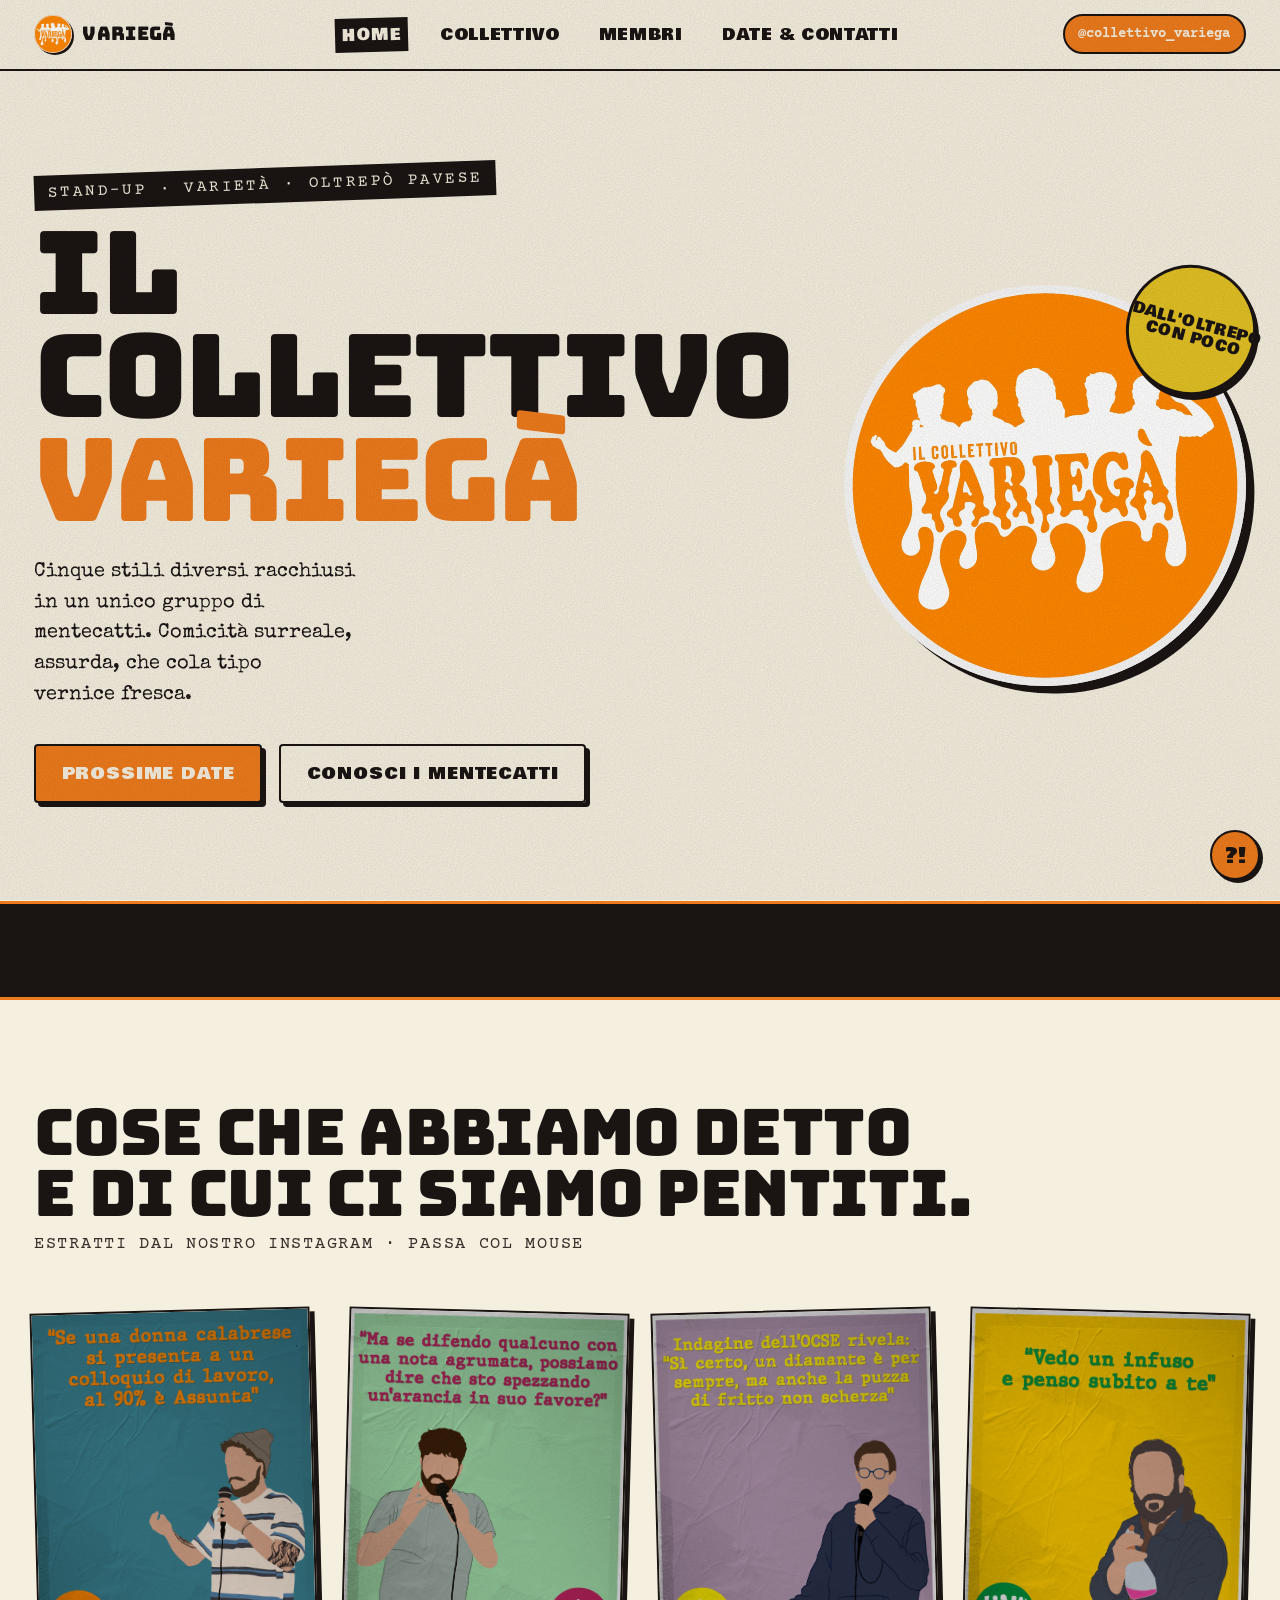
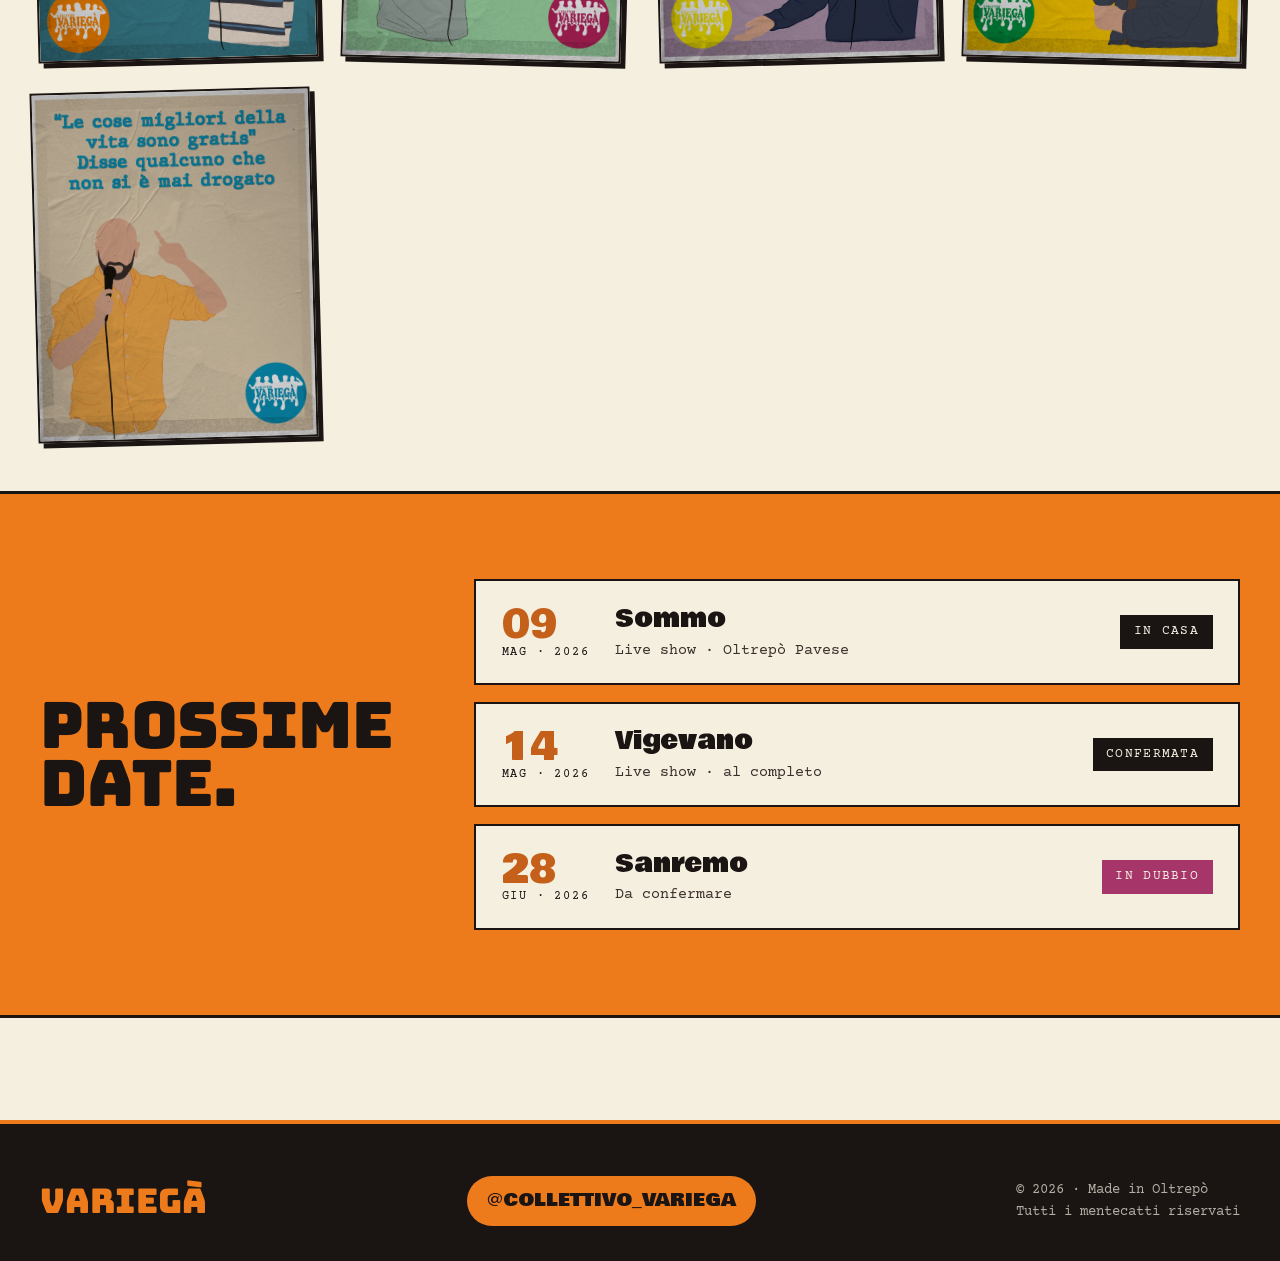
==== index.html @ b2769ba3 "Sito Variegà — initial import 4 pagine statiche (Home, Collettivo, Membri, Date & Contatti) + versio" ====
<!DOCTYPE html>
<html lang="it">
<head>
  <meta charset="UTF-8" />
  <meta name="viewport" content="width=device-width, initial-scale=1.0" />
  <title>Il Collettivo Variegà — Home</title>
  <meta name="description" content="Il Collettivo Variegà — stand up comedy e varietà dall'Oltrepò Pavese. Cinque stili diversi, un unico gruppo di mentecatti." />
  <link rel="icon" href="assets/logo-circle.jpeg" />
  <link rel="stylesheet" href="styles.css" />
  <link rel="stylesheet" href="components.css" />
</head>
<body>

<!-- =================== NAV =================== -->
<nav class="nav" data-screen-label="Nav">
  <a class="nav__logo" href="index.html">
    <span class="nav__logo-mark"><img src="assets/logo-circle.jpeg" alt="Variegà logo" /></span>
    <span>VARIEGÀ</span>
  </a>
  <ul class="nav__links">
    <li><a href="index.html">Home</a></li>
    <li><a href="collettivo.html">Collettivo</a></li>
    <li><a href="membri.html">Membri</a></li>
    <li><a href="date.html">Date &amp; Contatti</a></li>
  </ul>
  <a class="nav__ig" href="https://instagram.com/collettivo_variega" target="_blank" rel="noopener">@collettivo_variega</a>
</nav>

<!-- =================== HERO =================== -->
<section class="hero" data-screen-label="Hero">
  <div class="hero__copy">
    <span class="hero__supra">Stand-up · Varietà · Oltrepò Pavese</span>
    <h1 class="hero__title">
      Il Collettivo<br/>
      <span class="drip">VARIEGÀ</span>
    </h1>
    <p class="hero__sub">
      Cinque stili diversi racchiusi in un unico gruppo di mentecatti. Comicità surreale, assurda, che cola tipo vernice fresca.
    </p>
    <div class="hero__cta">
      <a href="date.html" class="btn">Prossime date</a>
      <a href="membri.html" class="btn btn--ghost">Conosci i mentecatti</a>
    </div>
  </div>
  <div class="hero__visual">
    <img class="hero__logo-big" src="assets/logo-circle.jpeg" alt="Logo Variegà" data-tilt />
    <div class="hero__sticker" style="padding: 0px; margin: 0px">Dall'Oltrepò<br/>con poco</div>
  </div>
</section>

<!-- =================== MARQUEE =================== -->
<div class="marquee" aria-hidden="true">
  <div class="marquee__track">
    <span>VARIEGÀ</span><span class="star">★</span>
    <span>VARIEGÀ</span><span class="star">★</span>
    <span>STAND UP</span><span class="star">★</span>
    <span>VARIETÀ</span><span class="star">★</span>
    <span>OLTREPÒ PAVESE</span><span class="star">★</span>
    <span>VARIEGÀ</span><span class="star">★</span>
    <span>CINQUE MENTECATTI</span><span class="star">★</span>
    <span>VARIEGÀ</span><span class="star">★</span>
  </div>
</div>

<!-- =================== QUOTES WALL =================== -->
<section class="quotes" data-screen-label="Quotes">
  <h2 class="quotes__title">Cose che abbiamo detto<br/>e di cui ci siamo pentiti.</h2>
  <p class="quotes__sub">Estratti dal nostro Instagram · Passa col mouse</p>
  <div class="quotes__grid">
    <div class="quote-card"><img src="assets/quote-assunta.jpeg" alt="Quote: donna calabrese" /></div>
    <div class="quote-card"><img src="assets/quote-arancia.jpeg" alt="Quote: nota agrumata" /></div>
    <div class="quote-card"><img src="assets/quote-fritto.jpeg" alt="Quote: puzza di fritto" /></div>
    <div class="quote-card"><img src="assets/quote-infuso.jpeg" alt="Quote: infuso" /></div>
    <div class="quote-card"><img src="assets/quote-gratis.jpeg" alt="Quote: cose gratis" /></div>
  </div>
</section>

<!-- =================== DATES STRIP =================== -->
<section class="dates-strip" data-screen-label="Date strip">
  <div class="dates-strip__inner">
    <h2 class="dates-strip__title">Prossime<br/>date.</h2>
    <div class="dates-strip__list">
      <div class="date-row">
        <div class="date-row__day">09<small>MAG · 2026</small></div>
        <div>
          <div class="date-row__where">Sommo</div>
          <div class="date-row__city">Live show · Oltrepò Pavese</div>
        </div>
        <div class="date-row__badge">In casa</div>
      </div>
      <div class="date-row">
        <div class="date-row__day">14<small>MAG · 2026</small></div>
        <div>
          <div class="date-row__where">Vigevano</div>
          <div class="date-row__city">Live show · al completo</div>
        </div>
        <div class="date-row__badge">Confermata</div>
      </div>
      <div class="date-row">
        <div class="date-row__day">28<small>GIU · 2026</small></div>
        <div>
          <div class="date-row__where">Sanremo</div>
          <div class="date-row__city">Da confermare</div>
        </div>
        <div class="date-row__badge" style="background: var(--c-magenta);">In dubbio</div>
      </div>
    </div>
  </div>
</section>

<!-- =================== FOOTER =================== -->
<footer class="footer">
  <div class="footer__inner">
    <div class="footer__brand">VARIEGÀ</div>
    <a class="footer__ig" href="https://instagram.com/collettivo_variega" target="_blank" rel="noopener">@collettivo_variega</a>
    <div class="footer__meta">© 2026 · Made in Oltrepò<br/>Tutti i mentecatti riservati</div>
  </div>
</footer>

<!-- Easter egg -->
<button class="egg-trigger" aria-label="Easter egg" title="Premi qui (o digita 'drip')">?!</button>
<div class="egg-overlay" role="dialog" aria-label="Easter egg">
  <div class="egg-overlay__msg"></div>
  <div class="egg-overlay__hint">click ovunque per chiudere</div>
</div>

<script src="script.js"></script>
</body>
</html>
---- styles.css ----
/* =========================================================
   VARIEGÀ — Foglio di stile condiviso
   Estetica: zine / poster strappato / carta stropicciata
   ========================================================= */

@import url('https://fonts.googleapis.com/css2?family=Bowlby+One&family=Bungee&family=Special+Elite&family=Rubik+Mono+One&family=Archivo+Black&family=Courier+Prime:wght@400;700&display=swap');

:root {
  /* Brand */
  --brand-orange: #ED7B1C;
  --brand-orange-deep: #C5601A;
  --brand-cream: #F2EBDD;

  /* Palette caotica (dai poster) */
  --c-teal: #3F7E8C;
  --c-teal-deep: #2D5C68;
  --c-green: #8FB985;
  --c-green-deep: #2D5F2D;
  --c-magenta: #A6356A;
  --c-purple: #8B7E96;
  --c-mustard: #C7B33C;
  --c-yellow: #E2C124;
  --c-paper: #DCD3C0;

  /* Neutri */
  --ink: #1A1413;
  --ink-soft: #3A2E2A;
  --paper: #F5EFE0;
  --paper-warm: #EBE2CD;

  /* Type */
  --font-display: 'Bowlby One', 'Archivo Black', sans-serif;
  --font-drip: 'Bungee', 'Bowlby One', sans-serif;
  --font-body: 'Special Elite', 'Courier Prime', monospace;
  --font-mono: 'Courier Prime', monospace;
}

* { box-sizing: border-box; margin: 0; padding: 0; }

html, body {
  background: var(--paper);
  color: var(--ink);
  font-family: var(--font-body);
  font-size: 17px;
  line-height: 1.55;
  overflow-x: hidden;
}

/* =================== TEXTURE & GRAIN =================== */
body::before {
  content: '';
  position: fixed;
  inset: 0;
  pointer-events: none;
  z-index: 100;
  opacity: 0.35;
  mix-blend-mode: multiply;
  background-image: url("data:image/svg+xml;utf8,<svg xmlns='http://www.w3.org/2000/svg' width='300' height='300'><filter id='n'><feTurbulence type='fractalNoise' baseFrequency='0.85' numOctaves='2' stitchTiles='stitch'/><feColorMatrix values='0 0 0 0 0.1  0 0 0 0 0.08  0 0 0 0 0.07  0 0 0 0.5 0'/></filter><rect width='100%' height='100%' filter='url(%23n)'/></svg>");
}

.crumple {
  position: relative;
}
.crumple::after {
  content: '';
  position: absolute;
  inset: 0;
  pointer-events: none;
  background-image: url("data:image/svg+xml;utf8,<svg xmlns='http://www.w3.org/2000/svg' width='800' height='800'><filter id='c'><feTurbulence type='fractalNoise' baseFrequency='0.012' numOctaves='3' seed='3'/><feDisplacementMap in='SourceGraphic' scale='12'/></filter><g filter='url(%23c)'><rect width='100%' height='100%' fill='white'/></g></svg>");
  opacity: 0.08;
  mix-blend-mode: overlay;
}

/* =================== TYPE =================== */
h1, h2, h3, h4 {
  font-family: var(--font-display);
  font-weight: normal;
  letter-spacing: -0.01em;
  line-height: 0.95;
  text-wrap: balance;
}

p { text-wrap: pretty; }

a { color: inherit; text-decoration: none; }

/* =================== LAYOUT =================== */
.wrap {
  max-width: 1200px;
  margin: 0 auto;
  padding: 0 2rem;
}

/* =================== NAV =================== */
.nav {
  position: sticky;
  top: 0;
  z-index: 50;
  background: var(--paper);
  border-bottom: 2px solid var(--ink);
  padding: 0.85rem 2rem;
  display: flex;
  align-items: center;
  justify-content: space-between;
  gap: 1.5rem;
}

.nav__logo {
  display: flex;
  align-items: center;
  gap: 0.6rem;
  font-family: var(--font-drip);
  font-size: 1.1rem;
  letter-spacing: 0.02em;
}

.nav__logo-mark {
  width: 38px;
  height: 38px;
  border-radius: 50%;
  background: var(--brand-orange);
  display: grid;
  place-items: center;
  overflow: hidden;
  box-shadow: 2px 2px 0 var(--ink);
}
.nav__logo-mark img { width: 100%; height: 100%; object-fit: cover; }

.nav__links {
  display: flex;
  gap: 1.5rem;
  list-style: none;
  font-family: var(--font-display);
  font-size: 0.95rem;
  text-transform: uppercase;
  letter-spacing: 0.04em;
}

.nav__links a {
  position: relative;
  padding: 0.25rem 0.4rem;
  transition: color 0.2s, transform 0.2s;
  display: inline-block;
}
.nav__links a:hover {
  color: var(--brand-orange);
  transform: rotate(-2deg) scale(1.05);
}
.nav__links a.is-active {
  background: var(--ink);
  color: var(--paper);
  transform: rotate(-1.5deg);
}

.nav__ig {
  font-family: var(--font-mono);
  font-size: 0.85rem;
  padding: 0.4rem 0.8rem;
  border: 2px solid var(--ink);
  border-radius: 999px;
  background: var(--brand-orange);
  color: var(--paper);
  transition: transform 0.2s;
  white-space: nowrap;
  font-weight: 700;
}
.nav__ig:hover { transform: translate(-2px, -2px); box-shadow: 4px 4px 0 var(--ink); }

/* =================== FOOTER =================== */
.footer {
  margin-top: 6rem;
  padding: 3rem 2rem 2rem;
  background: var(--ink);
  color: var(--paper);
  border-top: 4px solid var(--brand-orange);
}
.footer__inner {
  max-width: 1200px;
  margin: 0 auto;
  display: flex;
  justify-content: space-between;
  align-items: center;
  flex-wrap: wrap;
  gap: 2rem;
}
.footer__brand {
  font-family: var(--font-drip);
  font-size: 2rem;
  color: var(--brand-orange);
}
.footer__meta {
  font-family: var(--font-mono);
  font-size: 0.85rem;
  opacity: 0.7;
}
.footer__ig {
  font-family: var(--font-display);
  font-size: 1.1rem;
  text-transform: uppercase;
  padding: 0.6rem 1.2rem;
  background: var(--brand-orange);
  color: var(--ink);
  border-radius: 999px;
  transition: transform 0.2s;
}
.footer__ig:hover { transform: rotate(-2deg) scale(1.05); }

/* =================== TAPE / WASHI =================== */
.tape {
  position: absolute;
  width: 90px;
  height: 26px;
  background: rgba(237, 200, 100, 0.7);
  box-shadow: 0 2px 4px rgba(0,0,0,0.15);
  z-index: 5;
}
.tape::before, .tape::after {
  content: '';
  position: absolute;
  top: 0; bottom: 0;
  width: 8px;
}
.tape::before { left: -1px; background: linear-gradient(90deg, transparent, rgba(0,0,0,0.05)); }

/* =================== UTIL =================== */
.btn {
  display: inline-block;
  font-family: var(--font-display);
  text-transform: uppercase;
  font-size: 1rem;
  letter-spacing: 0.05em;
  padding: 0.85rem 1.5rem;
  background: var(--brand-orange);
  color: var(--paper);
  border: 2px solid var(--ink);
  border-radius: 4px;
  cursor: pointer;
  transition: transform 0.15s, box-shadow 0.15s;
  box-shadow: 4px 4px 0 var(--ink);
}
.btn:hover { transform: translate(-2px, -2px); box-shadow: 6px 6px 0 var(--ink); }
.btn:active { transform: translate(2px, 2px); box-shadow: 0 0 0 var(--ink); }

.btn--ghost { background: transparent; color: var(--ink); }

/* Sticker burst */
.sticker {
  position: absolute;
  display: grid;
  place-items: center;
  text-align: center;
  font-family: var(--font-display);
  text-transform: uppercase;
  background: var(--brand-orange);
  color: var(--ink);
  padding: 1rem;
  line-height: 1;
  border: 3px solid var(--ink);
  box-shadow: 4px 4px 0 var(--ink);
  user-select: none;
}
.sticker--circle { border-radius: 50%; aspect-ratio: 1; }

/* =================== RESPONSIVE =================== */
@media (max-width: 800px) {
  .nav { padding: 0.7rem 1rem; flex-wrap: wrap; gap: 0.7rem; }
  .nav__links { gap: 0.85rem; font-size: 0.8rem; flex-wrap: wrap; }
  .nav__ig { font-size: 0.75rem; padding: 0.3rem 0.7rem; }
  .wrap { padding: 0 1rem; }
  .footer__inner { flex-direction: column; text-align: center; }
}
---- components.css ----
/* =========================================================
   VARIEGÀ — Componenti specifici delle pagine
   ========================================================= */

/* =================== HOME =================== */
.hero {
  min-height: calc(100vh - 70px);
  display: grid;
  grid-template-columns: 1.1fr 1fr;
  align-items: center;
  gap: 3rem;
  padding: 4rem 2rem;
  max-width: 1400px;
  margin: 0 auto;
  position: relative;
}

.hero__title {
  font-family: var(--font-drip);
  font-size: clamp(3.5rem, 9vw, 8rem);
  line-height: 0.9;
  letter-spacing: -0.02em;
  color: var(--ink);
  position: relative;
}
.hero__title .drip {
  color: var(--brand-orange);
  display: inline-block;
  position: relative;
  animation: drip-wobble 6s ease-in-out infinite;
  transform-origin: top center;
}
@keyframes drip-wobble {
  0%, 100% { transform: skewY(0deg) translateY(0); }
  25% { transform: skewY(-1deg) translateY(2px); }
  50% { transform: skewY(0.5deg) translateY(-1px); }
  75% { transform: skewY(-0.5deg) translateY(3px); }
}

.hero__sub {
  font-family: var(--font-body);
  font-size: 1.2rem;
  margin: 1.5rem 0 2rem;
  max-width: 28ch;
  line-height: 1.5;
}

.hero__supra {
  font-family: var(--font-mono);
  font-size: 0.95rem;
  letter-spacing: 0.15em;
  text-transform: uppercase;
  margin-bottom: 1rem;
  display: inline-block;
  background: var(--ink);
  color: var(--paper);
  padding: 0.3rem 0.8rem;
  transform: rotate(-2deg);
}

.hero__cta {
  display: flex;
  gap: 1rem;
  flex-wrap: wrap;
  margin-top: 2rem;
}

.hero__visual {
  position: relative;
  aspect-ratio: 1;
  display: grid;
  place-items: center;
}
.hero__logo-big {
  width: 100%;
  max-width: 520px;
  border-radius: 50%;
  box-shadow: 8px 8px 0 var(--ink);
  transform: rotate(-3deg);
  transition: transform 0.4s ease;
  cursor: pointer;
}
.hero__logo-big:hover { transform: rotate(3deg) scale(1.04); }

.hero__sticker {
  position: absolute;
  width: 130px;
  height: 130px;
  background: var(--c-yellow);
  border-radius: 50%;
  display: grid;
  place-items: center;
  text-align: center;
  font-family: var(--font-display);
  font-size: 0.9rem;
  text-transform: uppercase;
  border: 3px solid var(--ink);
  box-shadow: 4px 4px 0 var(--ink);
  line-height: 1;
  padding: 1rem;
  top: -20px;
  right: -10px;
  transform: rotate(15deg);
  z-index: 3;
  animation: sticker-pulse 3s ease-in-out infinite;
}
@keyframes sticker-pulse {
  0%, 100% { transform: rotate(15deg) scale(1); }
  50% { transform: rotate(12deg) scale(1.05); }
}

/* Marquee */
.marquee {
  background: var(--ink);
  color: var(--brand-orange);
  padding: 1.2rem 0;
  border-top: 3px solid var(--brand-orange);
  border-bottom: 3px solid var(--brand-orange);
  overflow: hidden;
  white-space: nowrap;
  font-family: var(--font-drip);
  font-size: 2rem;
  letter-spacing: 0.05em;
}
.marquee__track {
  display: inline-block;
  animation: marquee-scroll 30s linear infinite;
  padding-left: 100%;
}
.marquee__track span { margin: 0 2rem; }
.marquee__track .star { color: var(--paper); }
@keyframes marquee-scroll {
  from { transform: translateX(0); }
  to { transform: translateX(-100%); }
}

/* Quotes wall */
.quotes {
  padding: 6rem 2rem 3rem;
  max-width: 1300px;
  margin: 0 auto;
}
.quotes__title {
  font-family: var(--font-drip);
  font-size: clamp(2.5rem, 5vw, 4rem);
  margin-bottom: 0.5rem;
  color: var(--ink);
}
.quotes__sub {
  font-family: var(--font-mono);
  font-size: 1rem;
  margin-bottom: 3rem;
  color: var(--ink-soft);
  text-transform: uppercase;
  letter-spacing: 0.1em;
}
.quotes__grid {
  display: grid;
  grid-template-columns: repeat(auto-fit, minmax(240px, 1fr));
  gap: 1.8rem;
}
.quote-card {
  position: relative;
  aspect-ratio: 4/5;
  overflow: hidden;
  border: 2px solid var(--ink);
  box-shadow: 5px 5px 0 var(--ink);
  transition: transform 0.3s, box-shadow 0.3s;
  background: var(--paper);
}
.quote-card:nth-child(odd) { transform: rotate(-1.5deg); }
.quote-card:nth-child(even) { transform: rotate(1.5deg); }
.quote-card:hover {
  transform: rotate(0deg) translate(-3px, -3px) scale(1.04);
  box-shadow: 10px 10px 0 var(--ink);
  z-index: 2;
}
.quote-card img { width: 100%; height: 100%; object-fit: cover; display: block; }

/* Date strip on home */
.dates-strip {
  padding: 5rem 2rem;
  background: var(--brand-orange);
  border-top: 3px solid var(--ink);
  border-bottom: 3px solid var(--ink);
  position: relative;
}
.dates-strip__inner {
  max-width: 1200px;
  margin: 0 auto;
  display: grid;
  grid-template-columns: 1fr 2fr;
  gap: 3rem;
  align-items: center;
}
.dates-strip__title {
  font-family: var(--font-drip);
  font-size: clamp(2.5rem, 5vw, 4.5rem);
  color: var(--ink);
  line-height: 0.9;
}
.dates-strip__list { display: flex; flex-direction: column; gap: 1rem; }
.date-row {
  background: var(--paper);
  border: 2px solid var(--ink);
  padding: 1.2rem 1.5rem;
  display: grid;
  grid-template-columns: auto 1fr auto;
  align-items: center;
  gap: 1.5rem;
  transition: transform 0.2s;
}
.date-row:hover { transform: translateX(8px); }
.date-row__day {
  font-family: var(--font-display);
  font-size: 2.2rem;
  line-height: 1;
  color: var(--brand-orange-deep);
}
.date-row__day small {
  display: block;
  font-size: 0.7rem;
  font-family: var(--font-mono);
  color: var(--ink);
  text-transform: uppercase;
  letter-spacing: 0.15em;
  margin-top: 0.2rem;
}
.date-row__where { font-family: var(--font-display); font-size: 1.4rem; }
.date-row__city { font-family: var(--font-mono); font-size: 0.9rem; color: var(--ink-soft); }
.date-row__badge {
  background: var(--ink);
  color: var(--paper);
  font-family: var(--font-mono);
  font-size: 0.75rem;
  padding: 0.4rem 0.8rem;
  text-transform: uppercase;
  letter-spacing: 0.1em;
}

/* =================== PAGE HEADER (interne) =================== */
.page-head {
  padding: 5rem 2rem 3rem;
  text-align: center;
  position: relative;
}
.page-head h1 {
  font-family: var(--font-drip);
  font-size: clamp(3rem, 8vw, 6.5rem);
  color: var(--ink);
  line-height: 0.9;
}
.page-head h1 em {
  font-style: normal;
  color: var(--brand-orange);
}
.page-head__kicker {
  display: inline-block;
  font-family: var(--font-mono);
  text-transform: uppercase;
  letter-spacing: 0.2em;
  font-size: 0.85rem;
  background: var(--ink);
  color: var(--paper);
  padding: 0.35rem 0.9rem;
  margin-bottom: 1.2rem;
  transform: rotate(-2deg);
}

/* =================== COLLETTIVO =================== */
.about {
  max-width: 1100px;
  margin: 0 auto;
  padding: 2rem 2rem 4rem;
}
.about__manifesto {
  font-family: var(--font-display);
  font-size: clamp(1.5rem, 3vw, 2.4rem);
  line-height: 1.15;
  margin-bottom: 3rem;
  text-wrap: balance;
}
.about__manifesto span { display: inline-block; padding: 0.1em 0.3em; }
.about__manifesto .h-orange { background: var(--brand-orange); color: var(--paper); transform: rotate(-1deg); }
.about__manifesto .h-teal { background: var(--c-teal); color: var(--paper); transform: rotate(1deg); }
.about__manifesto .h-yellow { background: var(--c-yellow); color: var(--ink); transform: rotate(-0.5deg); }

.about__columns {
  display: grid;
  grid-template-columns: 1fr 1fr;
  gap: 3rem;
  margin-top: 3rem;
}
.about__col h3 {
  font-family: var(--font-drip);
  font-size: 1.6rem;
  margin-bottom: 1rem;
  color: var(--brand-orange);
}
.about__col p { margin-bottom: 1rem; line-height: 1.7; }

.facts {
  margin-top: 4rem;
  display: grid;
  grid-template-columns: repeat(auto-fit, minmax(180px, 1fr));
  gap: 1.5rem;
}
.fact {
  border: 2px solid var(--ink);
  padding: 1.5rem;
  background: var(--paper-warm);
  transform: rotate(var(--r, -1deg));
  position: relative;
}
.fact__num {
  font-family: var(--font-display);
  font-size: 3rem;
  line-height: 1;
  color: var(--brand-orange);
}
.fact__lbl {
  font-family: var(--font-mono);
  font-size: 0.85rem;
  text-transform: uppercase;
  letter-spacing: 0.1em;
  margin-top: 0.5rem;
}

/* =================== MEMBRI =================== */
.members {
  max-width: 1300px;
  margin: 0 auto;
  padding: 2rem 2rem 4rem;
  display: grid;
  grid-template-columns: repeat(auto-fit, 250px);
  justify-content: center;
  gap: 2.2rem 1.8rem;
}
.member-wrap {
  display: flex;
  flex-direction: column;
  gap: 0.9rem;
  width: 250px;
}
.member-caption {
  padding: 0 0.2rem;
}
.member-caption .member-card__name {
  text-shadow: none;
  color: var(--ink);
}
.member-caption .member-card__role {
  margin-top: 0.4rem;
  color: var(--ink-soft);
}
.member-caption .member-card__tags {
  margin-top: 0.7rem;
}
.member-card {
  position: relative;
  aspect-ratio: 4/5;
  min-height: 460px;
  border: 3px solid var(--ink);
  box-shadow: 6px 6px 0 var(--ink);
  cursor: pointer;
  perspective: 1000px;
  background: var(--c);
  transition: transform 0.3s;
}
.member-card:hover { transform: translate(-3px, -3px); box-shadow: 9px 9px 0 var(--ink); }

.member-card__inner {
  position: absolute;
  inset: 0;
  transition: transform 0.7s cubic-bezier(0.7, 0, 0.3, 1);
  transform-style: preserve-3d;
}
.member-card.is-flipped .member-card__inner { transform: rotateY(180deg); }

.member-card__face {
  position: absolute;
  inset: 0;
  backface-visibility: hidden;
  display: flex;
  flex-direction: column;
  padding: 1.25rem;
  overflow: hidden;
}

.member-card__face--front {
  background: var(--c);
  justify-content: flex-end;
  padding: 0;
  overflow: hidden;
}
.member-card__poster {
  position: absolute;
  inset: 0;
  width: 100%;
  height: 100%;
  object-fit: cover;
  object-position: center;
  display: block;
}
.member-card__overlay {
  position: absolute;
  left: 0;
  right: 0;
  bottom: 0;
  padding: 1rem 1.1rem 1.1rem;
  background: linear-gradient(to top, rgba(0,0,0,0.85) 0%, rgba(0,0,0,0.55) 60%, transparent 100%);
  color: var(--paper);
  z-index: 2;
}
.member-card__overlay .member-card__name {
  color: var(--paper);
  text-shadow: 2px 2px 0 var(--ink);
}
.member-card__overlay .member-card__role {
  color: var(--paper);
  opacity: 0.9;
}
.member-card__overlay .member-card__tag {
  background: rgba(255,255,255,0.92);
  border-color: var(--paper);
}
.member-card__num--badge {
  position: absolute;
  top: 0.9rem;
  left: 0.9rem;
  z-index: 2;
  background: var(--ink);
  color: var(--paper);
  padding: 0.3rem 0.7rem;
  font-family: var(--font-mono);
  font-size: 0.75rem;
  letter-spacing: 0.15em;
}

.member-card__num {
  font-family: var(--font-mono);
  font-size: 0.85rem;
  letter-spacing: 0.2em;
  color: var(--accent);
  text-transform: uppercase;
}
.member-card__silhouette {
  flex: 1;
  display: grid;
  place-items: center;
  position: relative;
}
.member-card__silhouette svg { width: 80%; height: 80%; }
.member-card__name {
  font-family: var(--font-drip);
  font-size: clamp(1.4rem, 2.5vw, 2rem);
  color: var(--accent);
  line-height: 0.9;
  text-shadow: 2px 2px 0 var(--ink);
}
.member-card__role {
  font-family: var(--font-mono);
  font-size: 0.85rem;
  text-transform: uppercase;
  letter-spacing: 0.15em;
  color: var(--ink);
  margin-top: 0.3rem;
}
.member-card__tags {
  display: flex;
  flex-wrap: wrap;
  gap: 0.35rem;
  margin-top: 0.6rem;
}
.member-card__tag {
  font-family: var(--font-mono);
  font-size: 0.7rem;
  text-transform: lowercase;
  letter-spacing: 0.05em;
  background: var(--paper);
  color: var(--ink);
  padding: 0.2rem 0.55rem;
  border: 1.5px solid var(--ink);
  border-radius: 999px;
}

.member-card__face--back {
  transform: rotateY(180deg);
  background: var(--paper);
  color: var(--ink);
  justify-content: flex-start;
  gap: 0.75rem;
  border-left: 8px solid var(--c);
  overflow-y: auto;
}
.member-card__quote {
  font-family: var(--font-display);
  font-size: 0.95rem;
  line-height: 1.2;
  color: var(--accent);
  margin-top: 0.4rem;
}
.member-card__bio {
  font-family: var(--font-body);
  font-size: 0.85rem;
  line-height: 1.45;
}
.member-card__hint {
  margin-top: auto;
  padding-top: 0.6rem;
  font-family: var(--font-mono);
  font-size: 0.7rem;
  text-transform: uppercase;
  letter-spacing: 0.2em;
  color: var(--ink-soft);
  margin-top: 0.5rem;
}

/* =================== DATE & CONTATTI =================== */
.dates-page {
  max-width: 900px;
  margin: 0 auto;
  padding: 2rem 2rem 4rem;
}
.show {
  display: grid;
  grid-template-columns: 140px 1fr auto;
  gap: 2rem;
  align-items: center;
  padding: 2rem;
  border: 3px solid var(--ink);
  background: var(--paper);
  margin-bottom: 1.5rem;
  position: relative;
  transition: transform 0.2s;
}
.show:hover { transform: translateX(8px); }
.show:nth-child(1) { background: var(--c-teal); color: var(--paper); }
.show:nth-child(2) { background: var(--c-yellow); }
.show:nth-child(1) .show__city,
.show:nth-child(1) .show__where small { color: var(--paper); }

.show__date {
  text-align: center;
  font-family: var(--font-display);
  line-height: 1;
}
.show__date .day { font-size: 4rem; display: block; }
.show__date .month { font-size: 1rem; text-transform: uppercase; letter-spacing: 0.2em; }
.show__date .year { font-family: var(--font-mono); font-size: 0.8rem; opacity: 0.7; }

.show__where { font-family: var(--font-drip); font-size: 2rem; line-height: 1; }
.show__where small {
  display: block;
  font-family: var(--font-mono);
  font-size: 0.8rem;
  text-transform: uppercase;
  letter-spacing: 0.15em;
  margin-top: 0.5rem;
  font-weight: normal;
  color: var(--ink-soft);
}
.show__city { font-family: var(--font-display); font-size: 1.2rem; }
.show__cta {
  background: var(--ink);
  color: var(--paper);
  font-family: var(--font-display);
  text-transform: uppercase;
  padding: 0.7rem 1.2rem;
  font-size: 0.85rem;
  letter-spacing: 0.1em;
}

.contacts {
  margin-top: 4rem;
  display: grid;
  grid-template-columns: 1fr 1fr;
  gap: 3rem;
  background: var(--ink);
  color: var(--paper);
  padding: 3rem;
  border: 3px solid var(--ink);
}
.contacts h2 {
  font-family: var(--font-drip);
  font-size: 3rem;
  color: var(--brand-orange);
  margin-bottom: 1rem;
}
.contacts p { font-size: 1.05rem; line-height: 1.6; }
.contacts__links { list-style: none; padding: 0; }
.contacts__links li {
  padding: 0.8rem 0;
  border-bottom: 1px dashed rgba(255,255,255,0.2);
  font-family: var(--font-display);
  font-size: 1.3rem;
  display: flex;
  align-items: center;
  gap: 1rem;
}
.contacts__links a:hover { color: var(--brand-orange); }
.contacts__lbl {
  font-family: var(--font-mono);
  font-size: 0.75rem;
  text-transform: uppercase;
  letter-spacing: 0.2em;
  opacity: 0.6;
  width: 80px;
}

/* =================== PRESS =================== */
.press {
  padding: 5rem 2rem;
  background: var(--paper-warm);
  border-top: 3px solid var(--ink);
}
.press__inner { max-width: 1200px; margin: 0 auto; }
.press h2 {
  font-family: var(--font-drip);
  font-size: clamp(2rem, 4vw, 3.5rem);
  margin-bottom: 2rem;
  text-align: center;
}
.press__grid {
  display: grid;
  grid-template-columns: repeat(auto-fit, minmax(260px, 1fr));
  gap: 1.5rem;
}
.press-card {
  background: var(--paper);
  border: 2px solid var(--ink);
  padding: 1.8rem;
  position: relative;
  transform: rotate(var(--r, -1deg));
}
.press-card__quote {
  font-family: var(--font-display);
  font-size: 1.2rem;
  line-height: 1.25;
  margin-bottom: 1rem;
}
.press-card__source {
  font-family: var(--font-mono);
  font-size: 0.8rem;
  text-transform: uppercase;
  letter-spacing: 0.15em;
  color: var(--brand-orange-deep);
}

/* =================== GALLERY =================== */
.gallery {
  padding: 5rem 2rem;
  max-width: 1300px;
  margin: 0 auto;
}
.gallery h2 {
  font-family: var(--font-drip);
  font-size: clamp(2rem, 4vw, 3.5rem);
  margin-bottom: 0.5rem;
}
.gallery__sub {
  font-family: var(--font-mono);
  font-size: 0.95rem;
  text-transform: uppercase;
  letter-spacing: 0.15em;
  margin-bottom: 2rem;
  color: var(--ink-soft);
}
.gallery__grid {
  display: grid;
  grid-template-columns: repeat(auto-fit, minmax(220px, 1fr));
  gap: 1rem;
  grid-auto-rows: 220px;
}
.gallery__cell {
  border: 2px solid var(--ink);
  position: relative;
  overflow: hidden;
  background: var(--c, var(--paper-warm));
  display: grid;
  place-items: center;
  font-family: var(--font-mono);
  font-size: 0.8rem;
  color: var(--ink-soft);
  transition: transform 0.3s;
  cursor: pointer;
}
.gallery__cell:hover { transform: scale(1.03) rotate(1deg); z-index: 2; }
.gallery__cell--tall { grid-row: span 2; }
.gallery__cell--wide { grid-column: span 2; }
.gallery__cell-bg {
  position: absolute;
  inset: 0;
  background-image:
    repeating-linear-gradient(45deg,
      rgba(0,0,0,0.05) 0,
      rgba(0,0,0,0.05) 8px,
      transparent 8px,
      transparent 16px);
}
.gallery__cell-label {
  position: relative;
  z-index: 2;
  background: var(--paper);
  padding: 0.4rem 0.7rem;
  border: 1px solid var(--ink);
  text-transform: uppercase;
  letter-spacing: 0.1em;
}

/* =================== EASTER EGG =================== */
.egg-trigger {
  position: fixed;
  bottom: 20px;
  right: 20px;
  width: 50px;
  height: 50px;
  border-radius: 50%;
  background: var(--brand-orange);
  border: 2px solid var(--ink);
  cursor: pointer;
  z-index: 60;
  display: grid;
  place-items: center;
  font-family: var(--font-display);
  font-size: 1.3rem;
  color: var(--ink);
  box-shadow: 3px 3px 0 var(--ink);
  transition: transform 0.2s;
}
.egg-trigger:hover { transform: scale(1.1) rotate(15deg); }

.egg-overlay {
  position: fixed;
  inset: 0;
  background: rgba(237, 123, 28, 0.96);
  display: none;
  place-items: center;
  z-index: 200;
  padding: 2rem;
  cursor: pointer;
}
.egg-overlay.is-on { display: grid; }
.egg-overlay__msg {
  font-family: var(--font-drip);
  font-size: clamp(2rem, 7vw, 6rem);
  color: var(--paper);
  text-align: center;
  text-shadow: 4px 4px 0 var(--ink);
  line-height: 0.95;
  animation: egg-shake 0.5s ease-in-out infinite alternate;
}
@keyframes egg-shake {
  from { transform: rotate(-2deg) scale(1); }
  to { transform: rotate(2deg) scale(1.02); }
}
.egg-overlay__hint {
  position: absolute;
  bottom: 2rem;
  font-family: var(--font-mono);
  font-size: 0.85rem;
  color: var(--paper);
  text-transform: uppercase;
  letter-spacing: 0.2em;
}

/* =================== RESPONSIVE =================== */
@media (max-width: 800px) {
  .hero { grid-template-columns: 1fr; padding: 2rem 1rem; gap: 2rem; min-height: auto; }
  .hero__visual { max-width: 320px; margin: 0 auto; }
  .about__columns { grid-template-columns: 1fr; gap: 1.5rem; }
  .dates-strip__inner { grid-template-columns: 1fr; }
  .show { grid-template-columns: 1fr; text-align: center; gap: 1rem; }
  .contacts { grid-template-columns: 1fr; padding: 2rem 1.5rem; gap: 1.5rem; }
  .marquee { font-size: 1.3rem; }
}
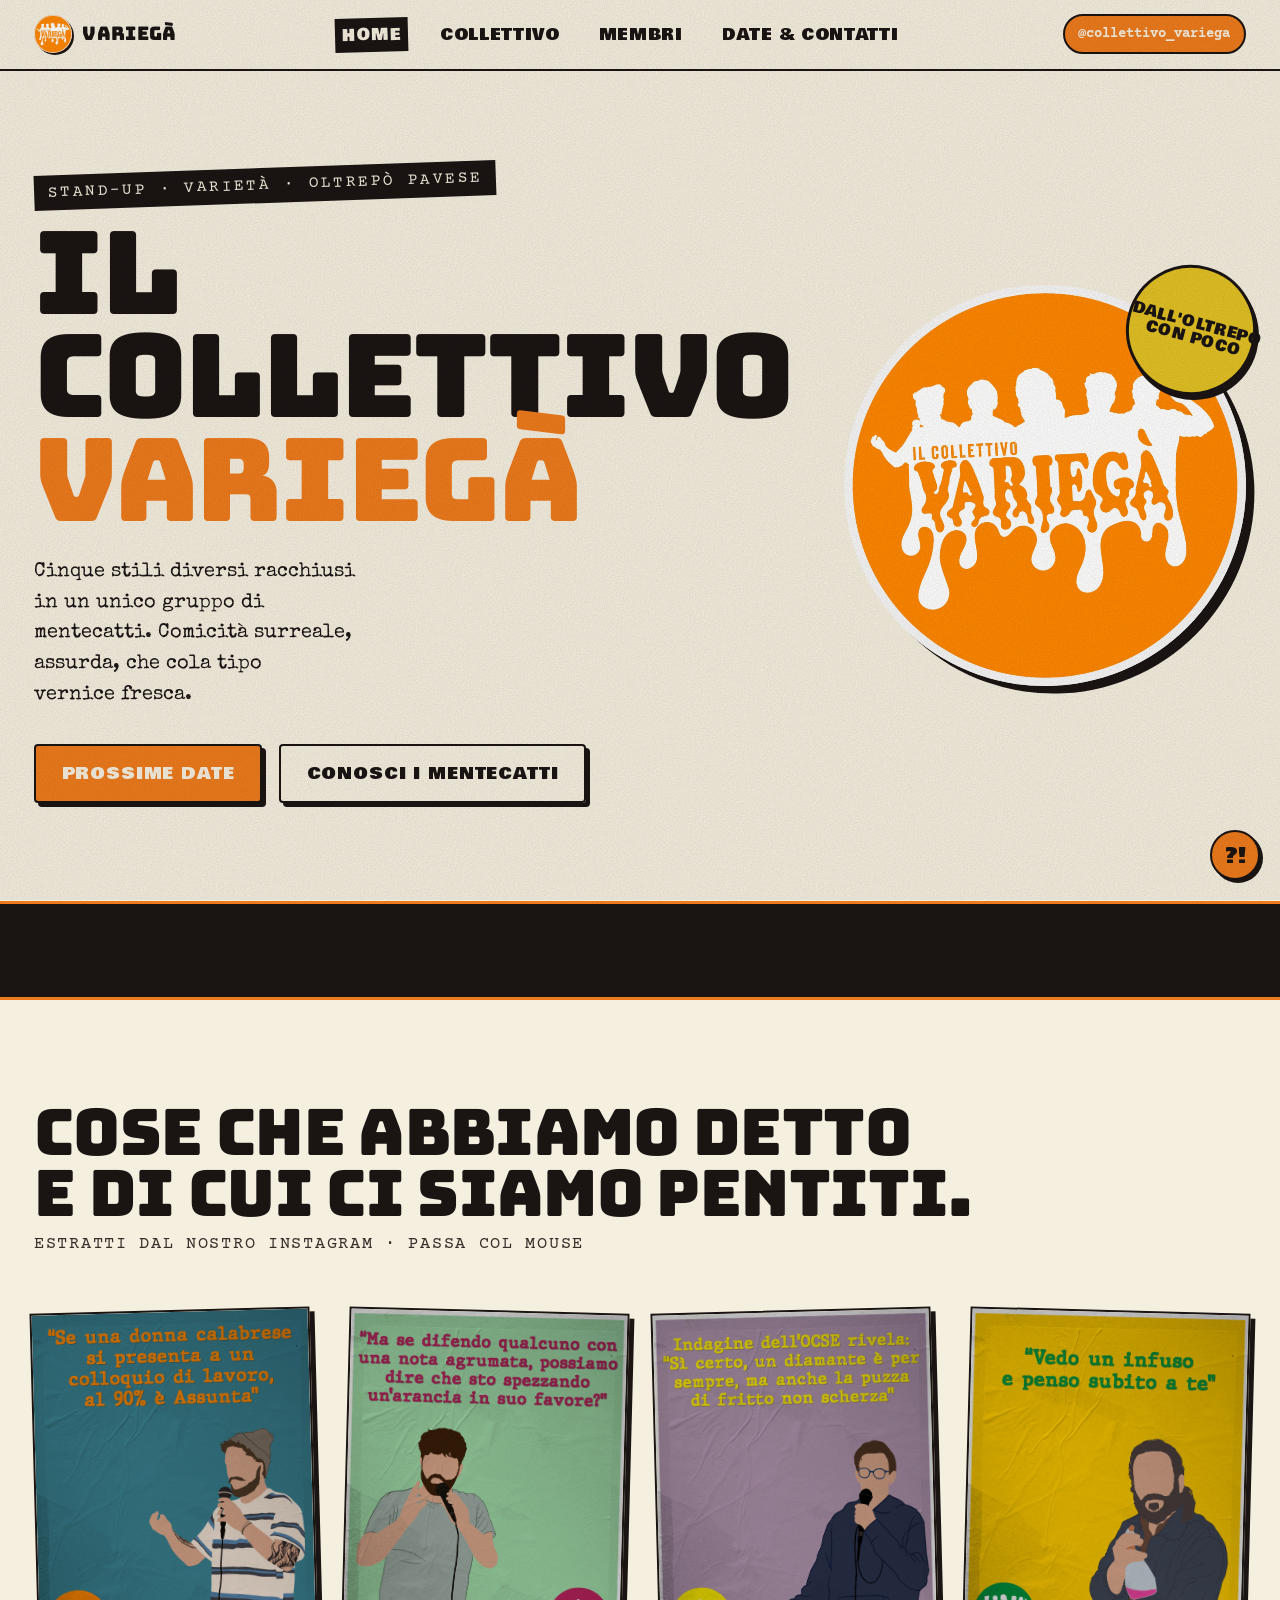
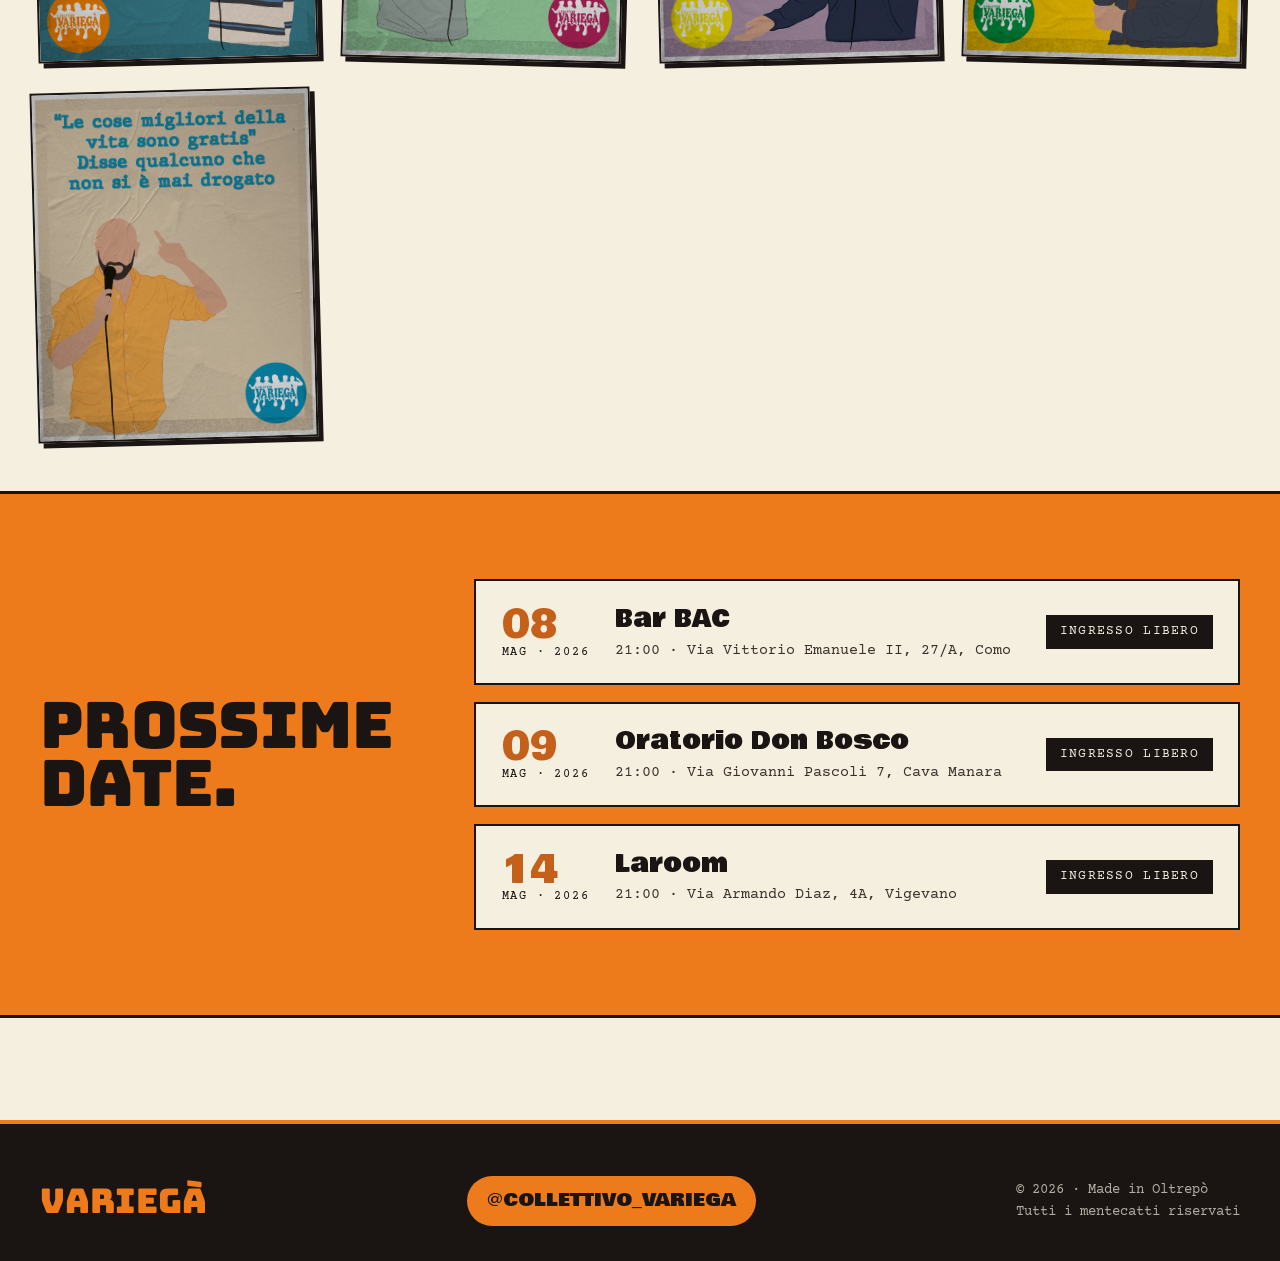
==== commit c4826b10: "Sync dates from Google Sheet via GitHub Actions - scripts/sync-dates.mjs: fetches public Sheet CSV, " ====
--- a/index.html
+++ b/index.html
@@ -80,30 +80,32 @@
   <div class="dates-strip__inner">
     <h2 class="dates-strip__title">Prossime<br/>date.</h2>
     <div class="dates-strip__list">
+      <!-- DATES:START -->
+      <div class="date-row">
+        <div class="date-row__day">08<small>MAG · 2026</small></div>
+        <div>
+          <div class="date-row__where">Bar BAC</div>
+          <div class="date-row__city">21:00 · Via Vittorio Emanuele II, 27/A, Como</div>
+        </div>
+        <div class="date-row__badge">Ingresso libero</div>
+      </div>
       <div class="date-row">
         <div class="date-row__day">09<small>MAG · 2026</small></div>
         <div>
-          <div class="date-row__where">Sommo</div>
-          <div class="date-row__city">Live show · Oltrepò Pavese</div>
+          <div class="date-row__where">Oratorio Don Bosco</div>
+          <div class="date-row__city">21:00 · Via Giovanni Pascoli 7, Cava Manara</div>
         </div>
-        <div class="date-row__badge">In casa</div>
+        <div class="date-row__badge">Ingresso libero</div>
       </div>
       <div class="date-row">
         <div class="date-row__day">14<small>MAG · 2026</small></div>
         <div>
-          <div class="date-row__where">Vigevano</div>
-          <div class="date-row__city">Live show · al completo</div>
+          <div class="date-row__where">Laroom</div>
+          <div class="date-row__city">21:00 · Via Armando Diaz, 4A, Vigevano</div>
         </div>
-        <div class="date-row__badge">Confermata</div>
+        <div class="date-row__badge">Ingresso libero</div>
       </div>
-      <div class="date-row">
-        <div class="date-row__day">28<small>GIU · 2026</small></div>
-        <div>
-          <div class="date-row__where">Sanremo</div>
-          <div class="date-row__city">Da confermare</div>
-        </div>
-        <div class="date-row__badge" style="background: var(--c-magenta);">In dubbio</div>
-      </div>
+      <!-- DATES:END -->
     </div>
   </div>
 </section>
--- a/components.css
+++ b/components.css
@@ -767,9 +767,31 @@
 /* =================== RESPONSIVE =================== */
 @media (max-width: 800px) {
   .hero { grid-template-columns: 1fr; padding: 2rem 1rem; gap: 2rem; min-height: auto; }
-  .hero__visual { max-width: 320px; margin: 0 auto; }
+  .hero__title { font-size: clamp(2.4rem, 11vw, 8rem); word-break: break-word; }
+  .hero__sub { font-size: 1rem; }
+  .hero__supra { font-size: 0.75rem; letter-spacing: 0.1em; }
+  .hero__visual { max-width: min(320px, 100%); margin: 0 auto; }
+  .hero__sticker {
+    width: 90px; height: 90px;
+    font-size: 0.65rem;
+    padding: 0.4rem;
+    top: -8px; right: 0;
+    border-width: 2px;
+  }
   .about__columns { grid-template-columns: 1fr; gap: 1.5rem; }
-  .dates-strip__inner { grid-template-columns: 1fr; }
+
+  .dates-strip { padding: 3rem 1rem; }
+  .dates-strip__inner { grid-template-columns: 1fr; gap: 1.5rem; }
+  .date-row {
+    grid-template-columns: auto 1fr;
+    gap: 0.75rem 1rem;
+    padding: 1rem 1.1rem;
+  }
+  .date-row__day { font-size: 1.8rem; }
+  .date-row__where { font-size: 1.2rem; }
+  .date-row__city { font-size: 0.8rem; }
+  .date-row__badge { grid-column: 1 / -1; justify-self: start; }
+
   .show { grid-template-columns: 1fr; text-align: center; gap: 1rem; }
   .contacts { grid-template-columns: 1fr; padding: 2rem 1.5rem; gap: 1.5rem; }
   .marquee { font-size: 1.3rem; }
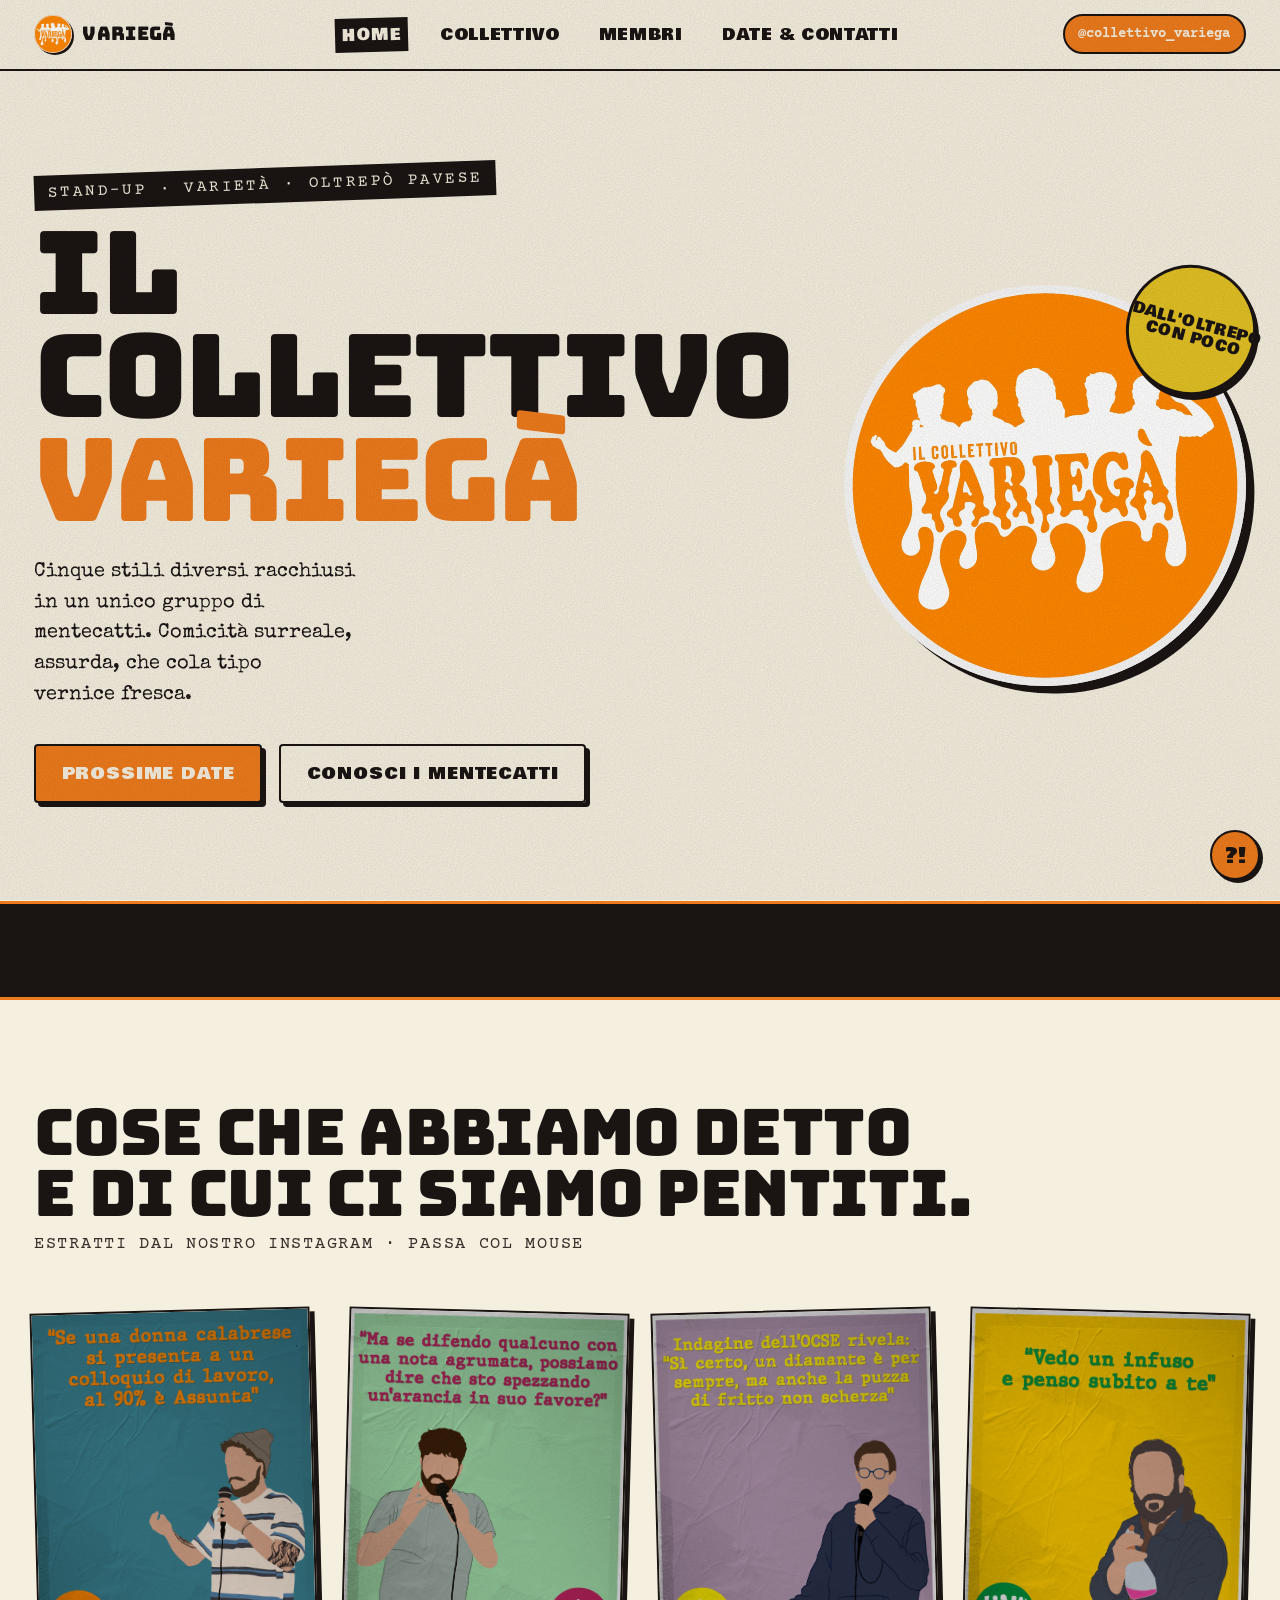
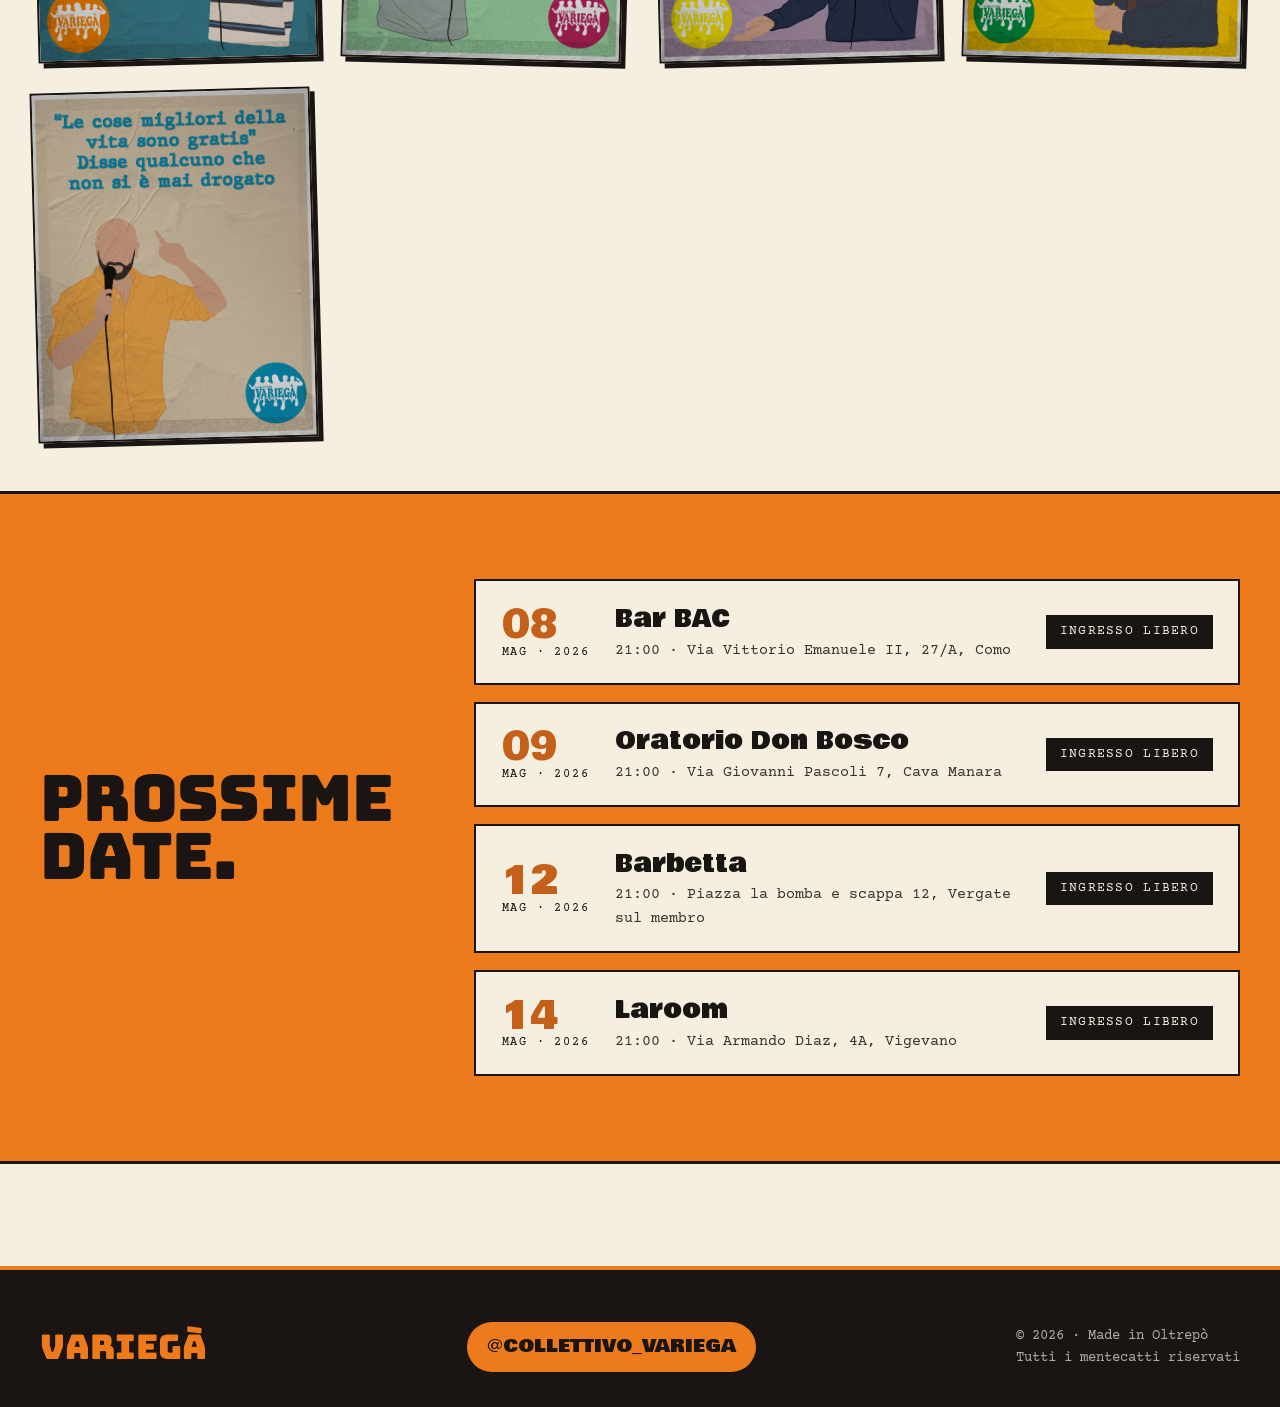
==== commit e0bcfdf3: "chore(dates): sync from sheet" ====
--- a/index.html
+++ b/index.html
@@ -98,6 +98,14 @@
         <div class="date-row__badge">Ingresso libero</div>
       </div>
       <div class="date-row">
+        <div class="date-row__day">12<small>MAG · 2026</small></div>
+        <div>
+          <div class="date-row__where">Barbetta</div>
+          <div class="date-row__city">21:00 · Piazza la bomba e scappa 12, Vergate sul membro</div>
+        </div>
+        <div class="date-row__badge">Ingresso libero</div>
+      </div>
+      <div class="date-row">
         <div class="date-row__day">14<small>MAG · 2026</small></div>
         <div>
           <div class="date-row__where">Laroom</div>
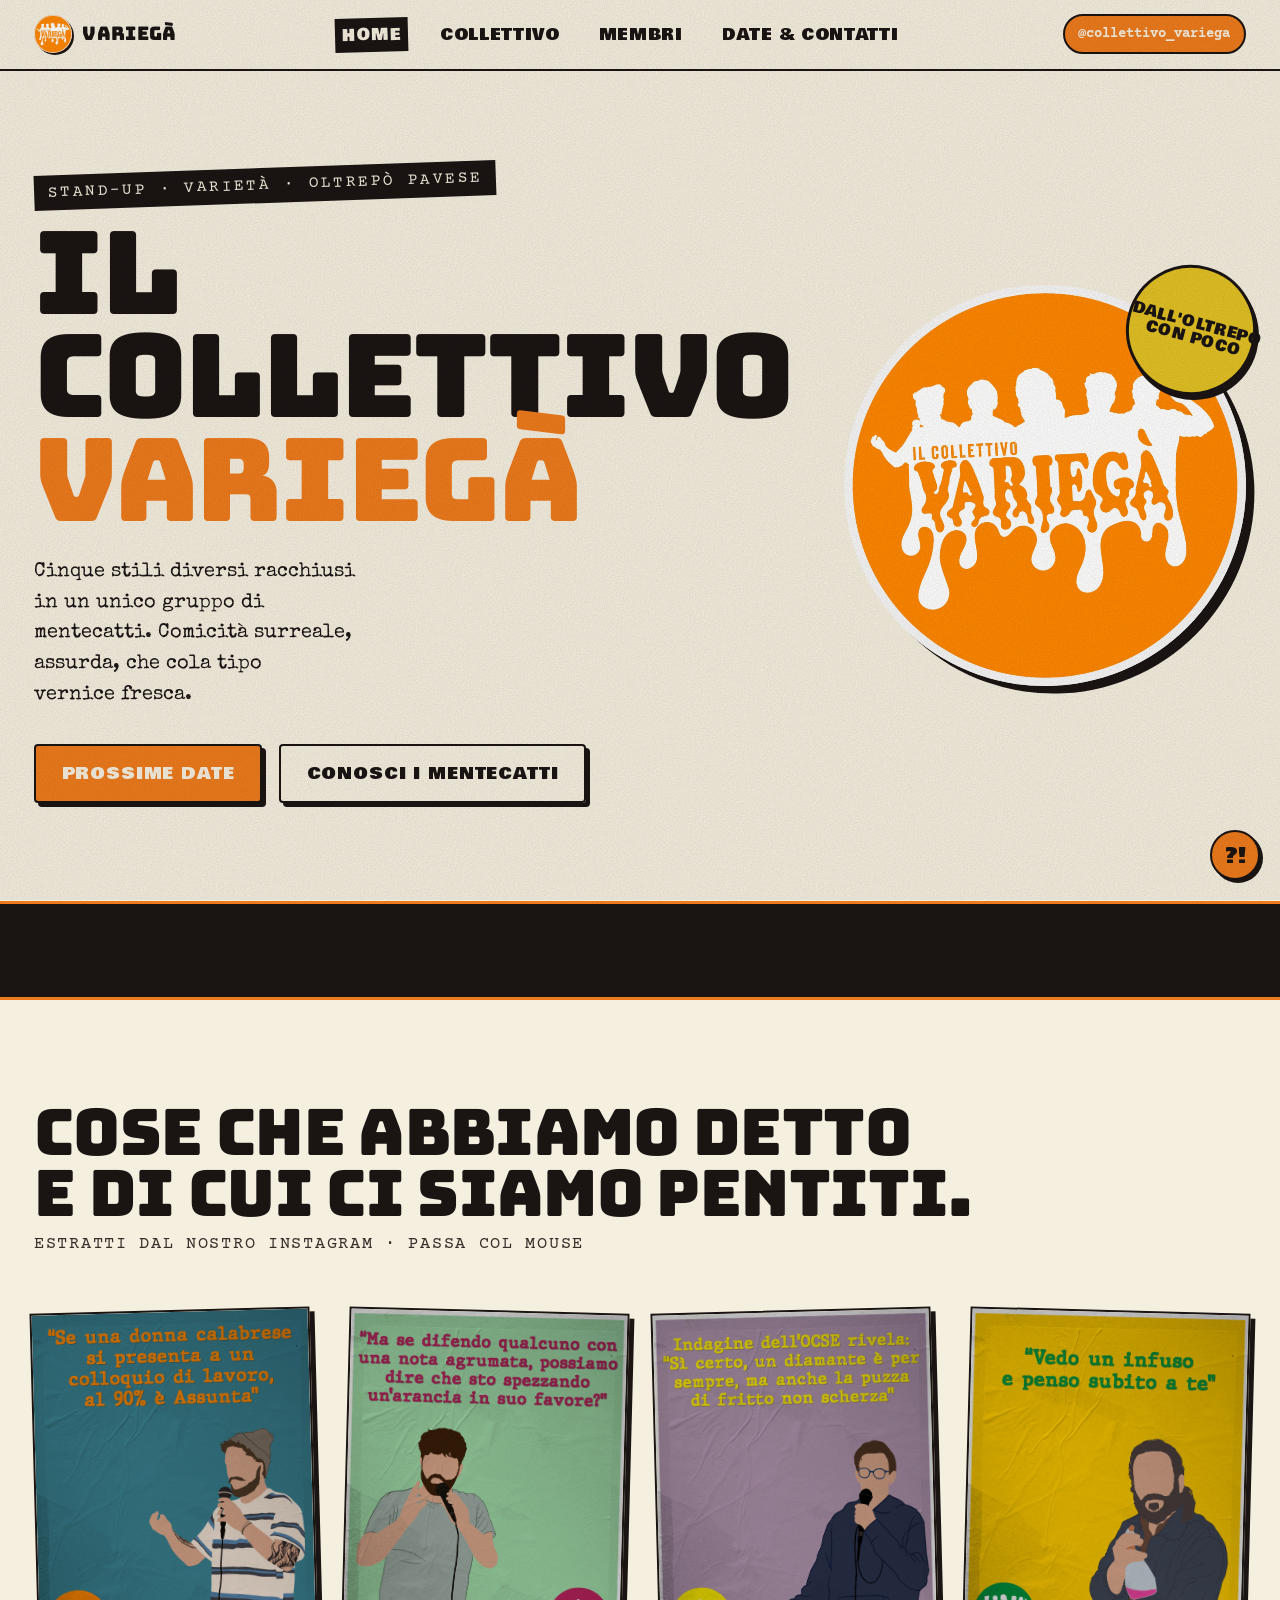
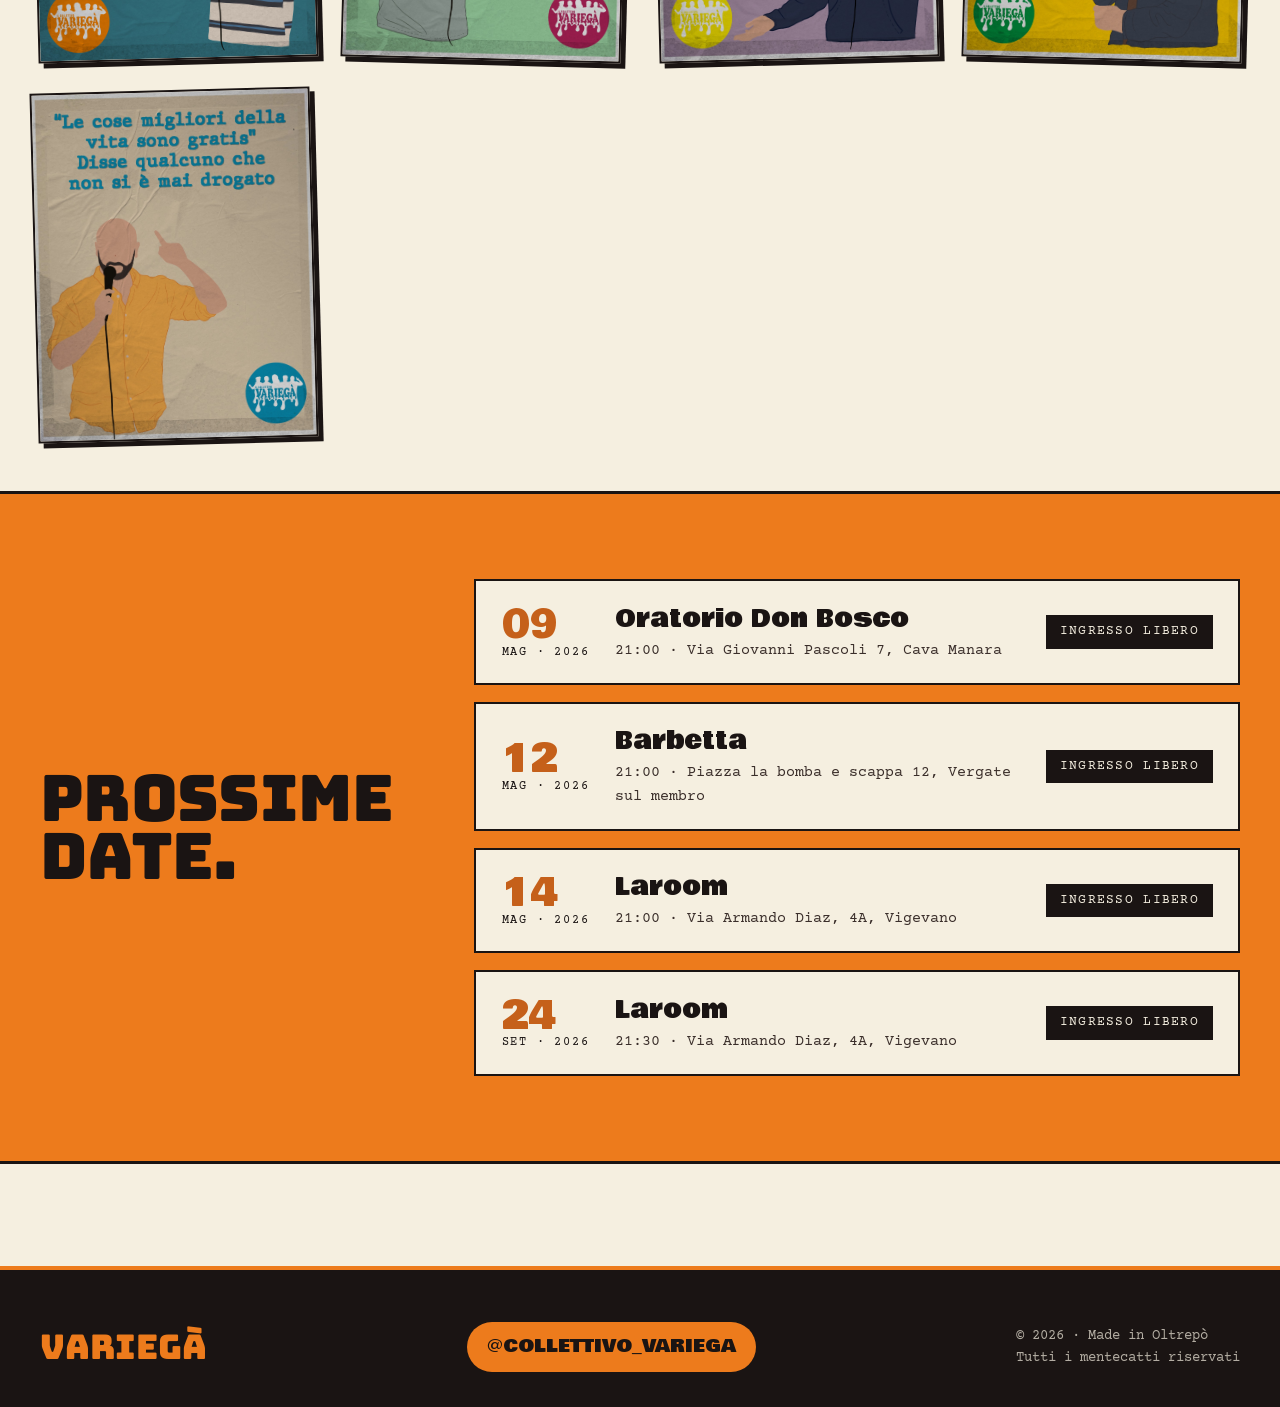
==== commit 94231d8f: "chore(dates): sync from sheet" ====
--- a/index.html
+++ b/index.html
@@ -82,14 +82,6 @@
     <div class="dates-strip__list">
       <!-- DATES:START -->
       <div class="date-row">
-        <div class="date-row__day">08<small>MAG · 2026</small></div>
-        <div>
-          <div class="date-row__where">Bar BAC</div>
-          <div class="date-row__city">21:00 · Via Vittorio Emanuele II, 27/A, Como</div>
-        </div>
-        <div class="date-row__badge">Ingresso libero</div>
-      </div>
-      <div class="date-row">
         <div class="date-row__day">09<small>MAG · 2026</small></div>
         <div>
           <div class="date-row__where">Oratorio Don Bosco</div>
@@ -110,6 +102,14 @@
         <div>
           <div class="date-row__where">Laroom</div>
           <div class="date-row__city">21:00 · Via Armando Diaz, 4A, Vigevano</div>
+        </div>
+        <div class="date-row__badge">Ingresso libero</div>
+      </div>
+      <div class="date-row">
+        <div class="date-row__day">24<small>SET · 2026</small></div>
+        <div>
+          <div class="date-row__where">Laroom</div>
+          <div class="date-row__city">21:30 · Via Armando Diaz, 4A, Vigevano</div>
         </div>
         <div class="date-row__badge">Ingresso libero</div>
       </div>
--- a/components.css
+++ b/components.css
@@ -359,7 +359,6 @@
 .member-card {
   position: relative;
   aspect-ratio: 4/5;
-  min-height: 460px;
   border: 3px solid var(--ink);
   box-shadow: 6px 6px 0 var(--ink);
   cursor: pointer;
@@ -490,7 +489,6 @@
   color: var(--ink);
   justify-content: flex-start;
   gap: 0.75rem;
-  border-left: 8px solid var(--c);
   overflow-y: auto;
 }
 .member-card__quote {
@@ -535,10 +533,26 @@
   transition: transform 0.2s;
 }
 .show:hover { transform: translateX(8px); }
-.show:nth-child(1) { background: var(--c-teal); color: var(--paper); }
-.show:nth-child(2) { background: var(--c-yellow); }
-.show:nth-child(1) .show__city,
-.show:nth-child(1) .show__where small { color: var(--paper); }
+
+/* Caotic colour rotation across the website palette (cycles every 8) */
+.show:nth-child(8n+1) { background: var(--c-teal);       color: var(--paper); }
+.show:nth-child(8n+2) { background: var(--c-yellow); }
+.show:nth-child(8n+3) { background: var(--c-magenta);    color: var(--paper); }
+.show:nth-child(8n+4) { background: var(--c-green); }
+.show:nth-child(8n+5) { background: var(--c-purple);     color: var(--paper); }
+.show:nth-child(8n+6) { background: var(--c-mustard); }
+.show:nth-child(8n+7) { background: var(--c-green-deep); color: var(--paper); }
+.show:nth-child(8n+8) { background: var(--brand-orange); color: var(--ink); }
+
+/* Muted helper text turns paper-coloured on the dark backgrounds */
+.show:nth-child(8n+1) .show__city,
+.show:nth-child(8n+1) .show__where small,
+.show:nth-child(8n+3) .show__city,
+.show:nth-child(8n+3) .show__where small,
+.show:nth-child(8n+5) .show__city,
+.show:nth-child(8n+5) .show__where small,
+.show:nth-child(8n+7) .show__city,
+.show:nth-child(8n+7) .show__where small { color: var(--paper); }
 
 .show__date {
   text-align: center;
@@ -688,6 +702,12 @@
 .gallery__cell:hover { transform: scale(1.03) rotate(1deg); z-index: 2; }
 .gallery__cell--tall { grid-row: span 2; }
 .gallery__cell--wide { grid-column: span 2; }
+.gallery__cell > img {
+  width: 100%;
+  height: 100%;
+  object-fit: cover;
+  display: block;
+}
 .gallery__cell-bg {
   position: absolute;
   inset: 0;
@@ -793,6 +813,18 @@
   .date-row__badge { grid-column: 1 / -1; justify-self: start; }
 
   .show { grid-template-columns: 1fr; text-align: center; gap: 1rem; }
-  .contacts { grid-template-columns: 1fr; padding: 2rem 1.5rem; gap: 1.5rem; }
+
+  .dates-page { padding: 2rem 1rem 4rem; }
+  .contacts { grid-template-columns: 1fr; padding: 1.5rem 1.2rem; gap: 1.2rem; }
+  .contacts h2 { font-size: 2.2rem; }
+  .contacts p { font-size: 0.95rem; }
+  .contacts__links li {
+    flex-wrap: wrap;
+    gap: 0.3rem 1rem;
+    font-size: 1.05rem;
+  }
+  .contacts__lbl { width: auto; min-width: 60px; }
+  .contacts__links a { overflow-wrap: anywhere; }
+
   .marquee { font-size: 1.3rem; }
 }
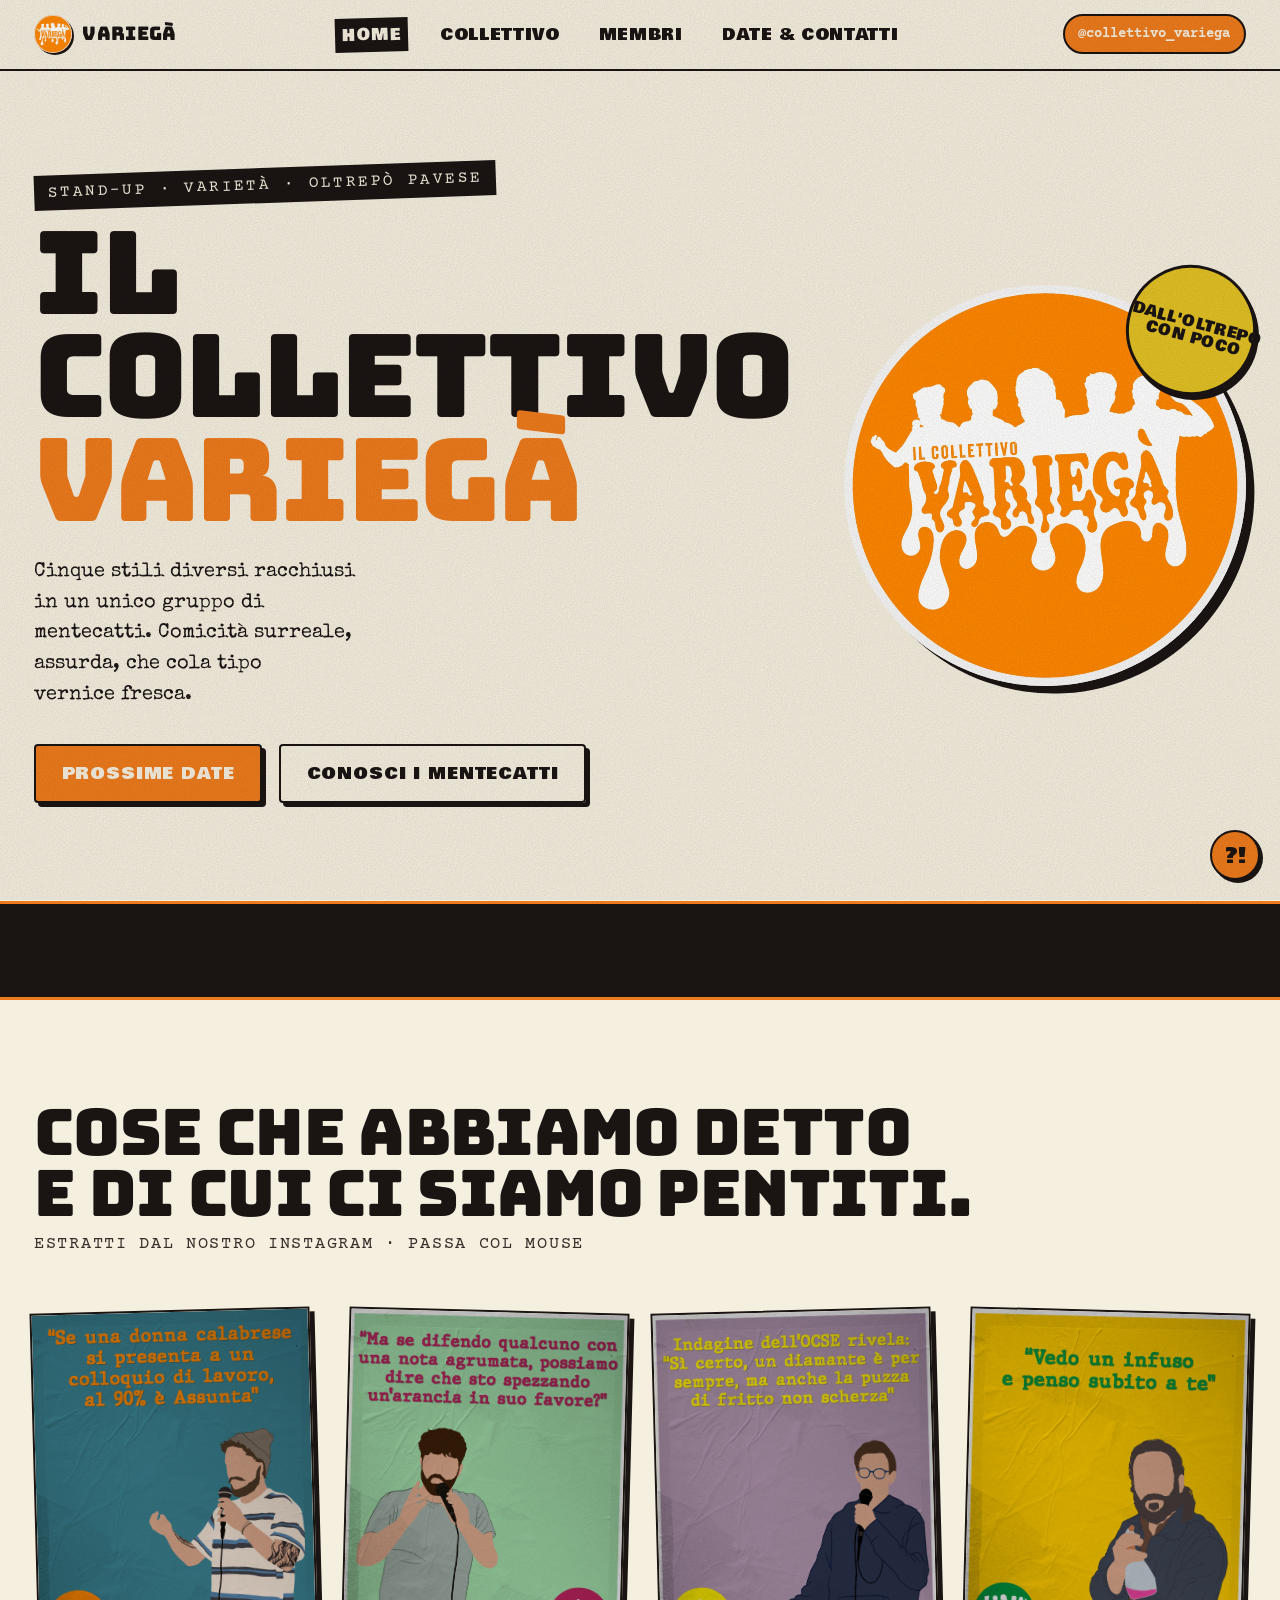
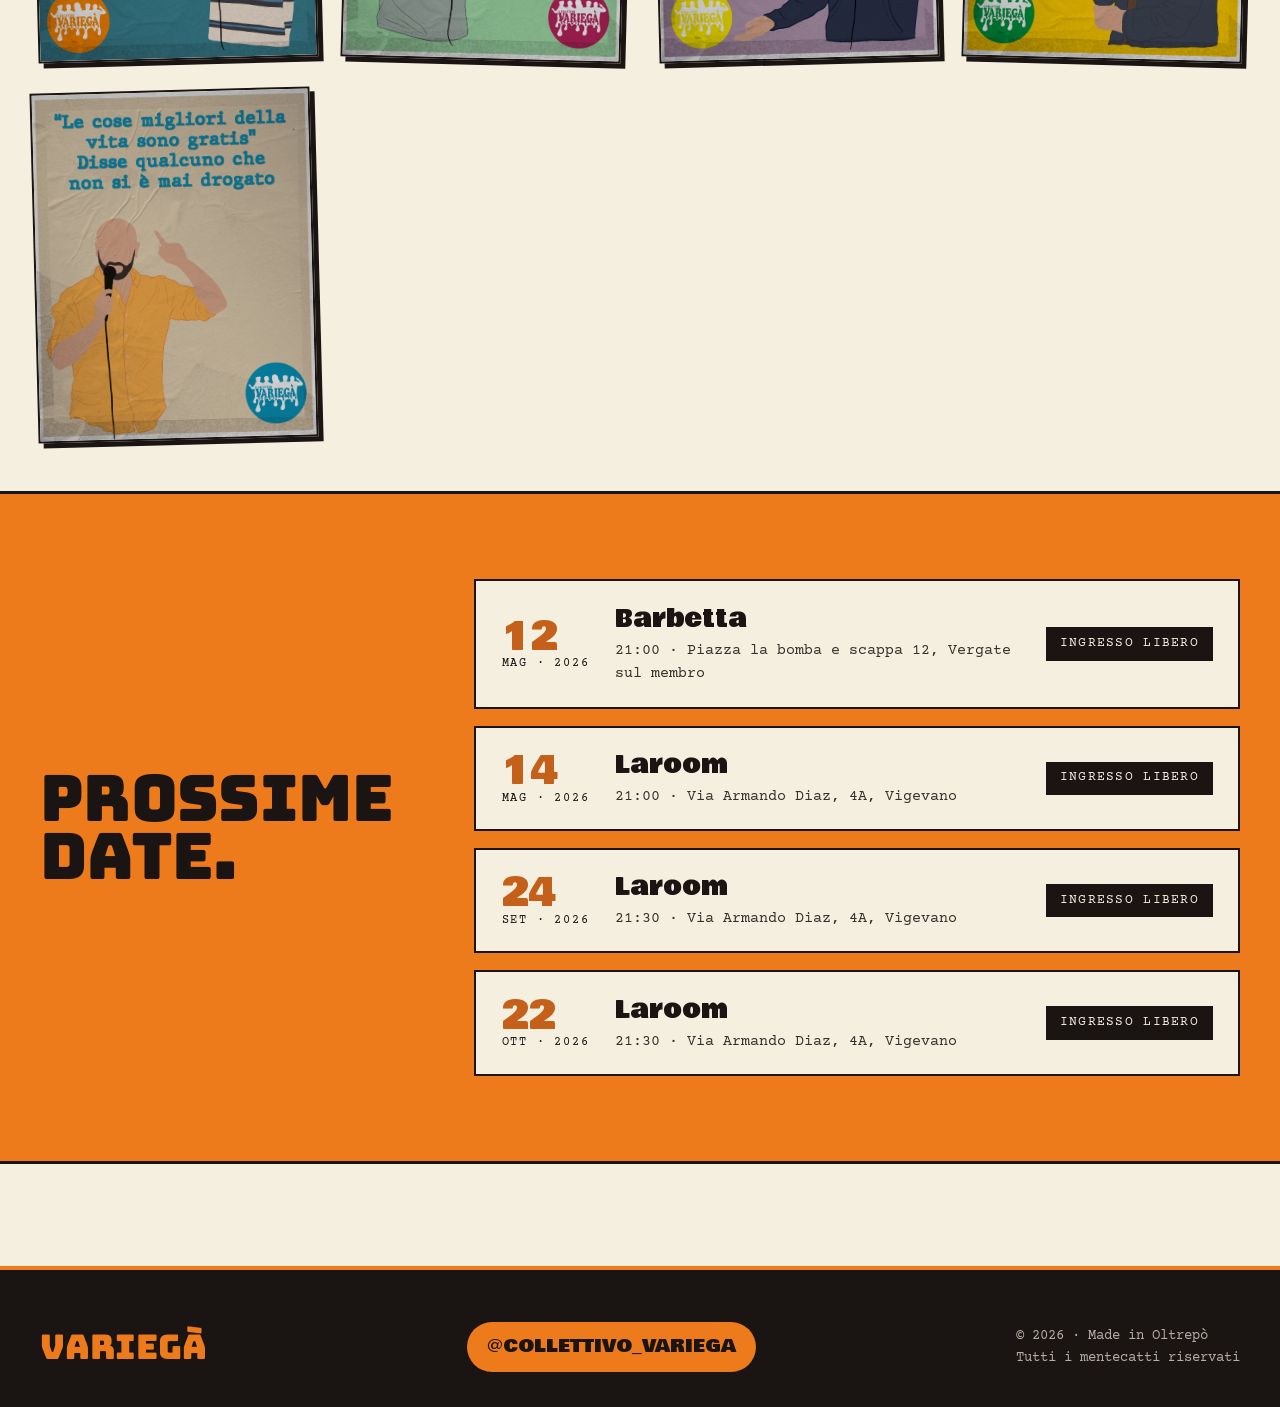
==== commit cdc7ac71: "chore(dates): sync from sheet" ====
--- a/index.html
+++ b/index.html
@@ -82,14 +82,6 @@
     <div class="dates-strip__list">
       <!-- DATES:START -->
       <div class="date-row">
-        <div class="date-row__day">09<small>MAG · 2026</small></div>
-        <div>
-          <div class="date-row__where">Oratorio Don Bosco</div>
-          <div class="date-row__city">21:00 · Via Giovanni Pascoli 7, Cava Manara</div>
-        </div>
-        <div class="date-row__badge">Ingresso libero</div>
-      </div>
-      <div class="date-row">
         <div class="date-row__day">12<small>MAG · 2026</small></div>
         <div>
           <div class="date-row__where">Barbetta</div>
@@ -107,6 +99,14 @@
       </div>
       <div class="date-row">
         <div class="date-row__day">24<small>SET · 2026</small></div>
+        <div>
+          <div class="date-row__where">Laroom</div>
+          <div class="date-row__city">21:30 · Via Armando Diaz, 4A, Vigevano</div>
+        </div>
+        <div class="date-row__badge">Ingresso libero</div>
+      </div>
+      <div class="date-row">
+        <div class="date-row__day">22<small>OTT · 2026</small></div>
         <div>
           <div class="date-row__where">Laroom</div>
           <div class="date-row__city">21:30 · Via Armando Diaz, 4A, Vigevano</div>
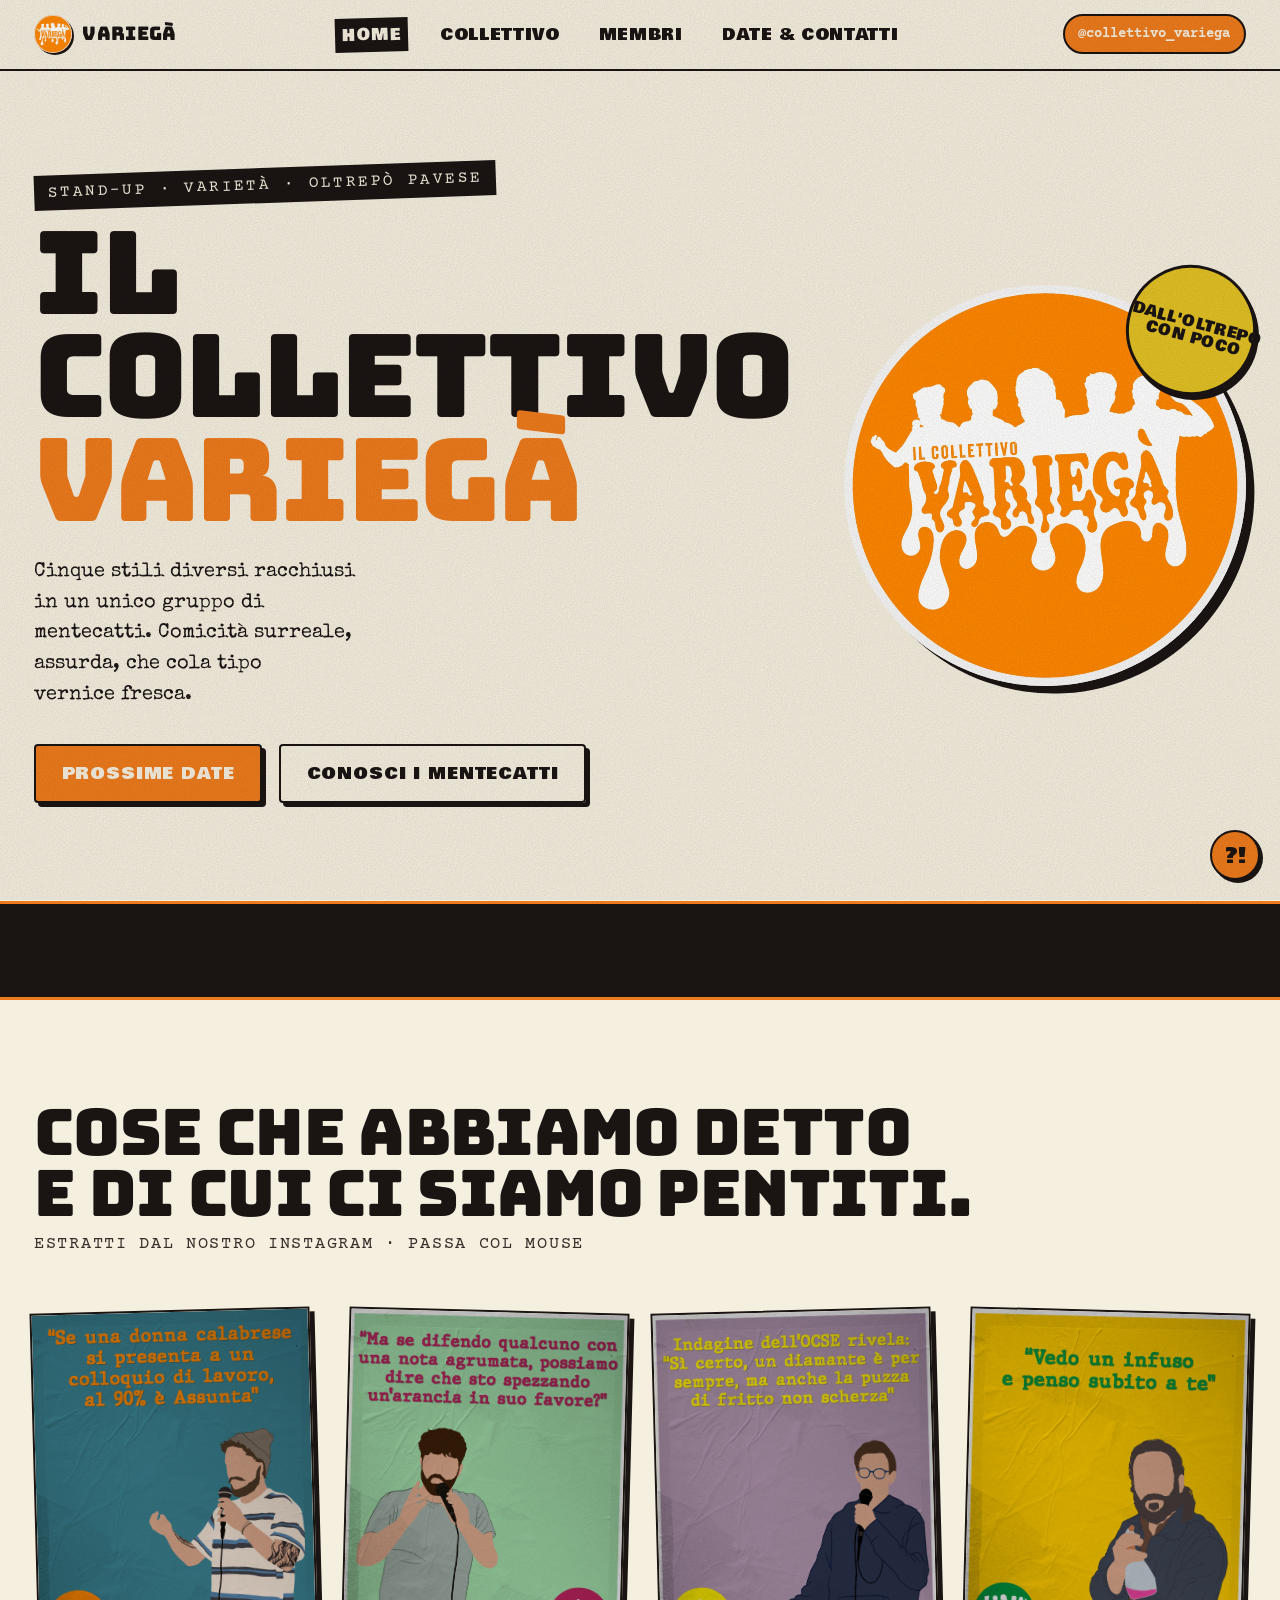
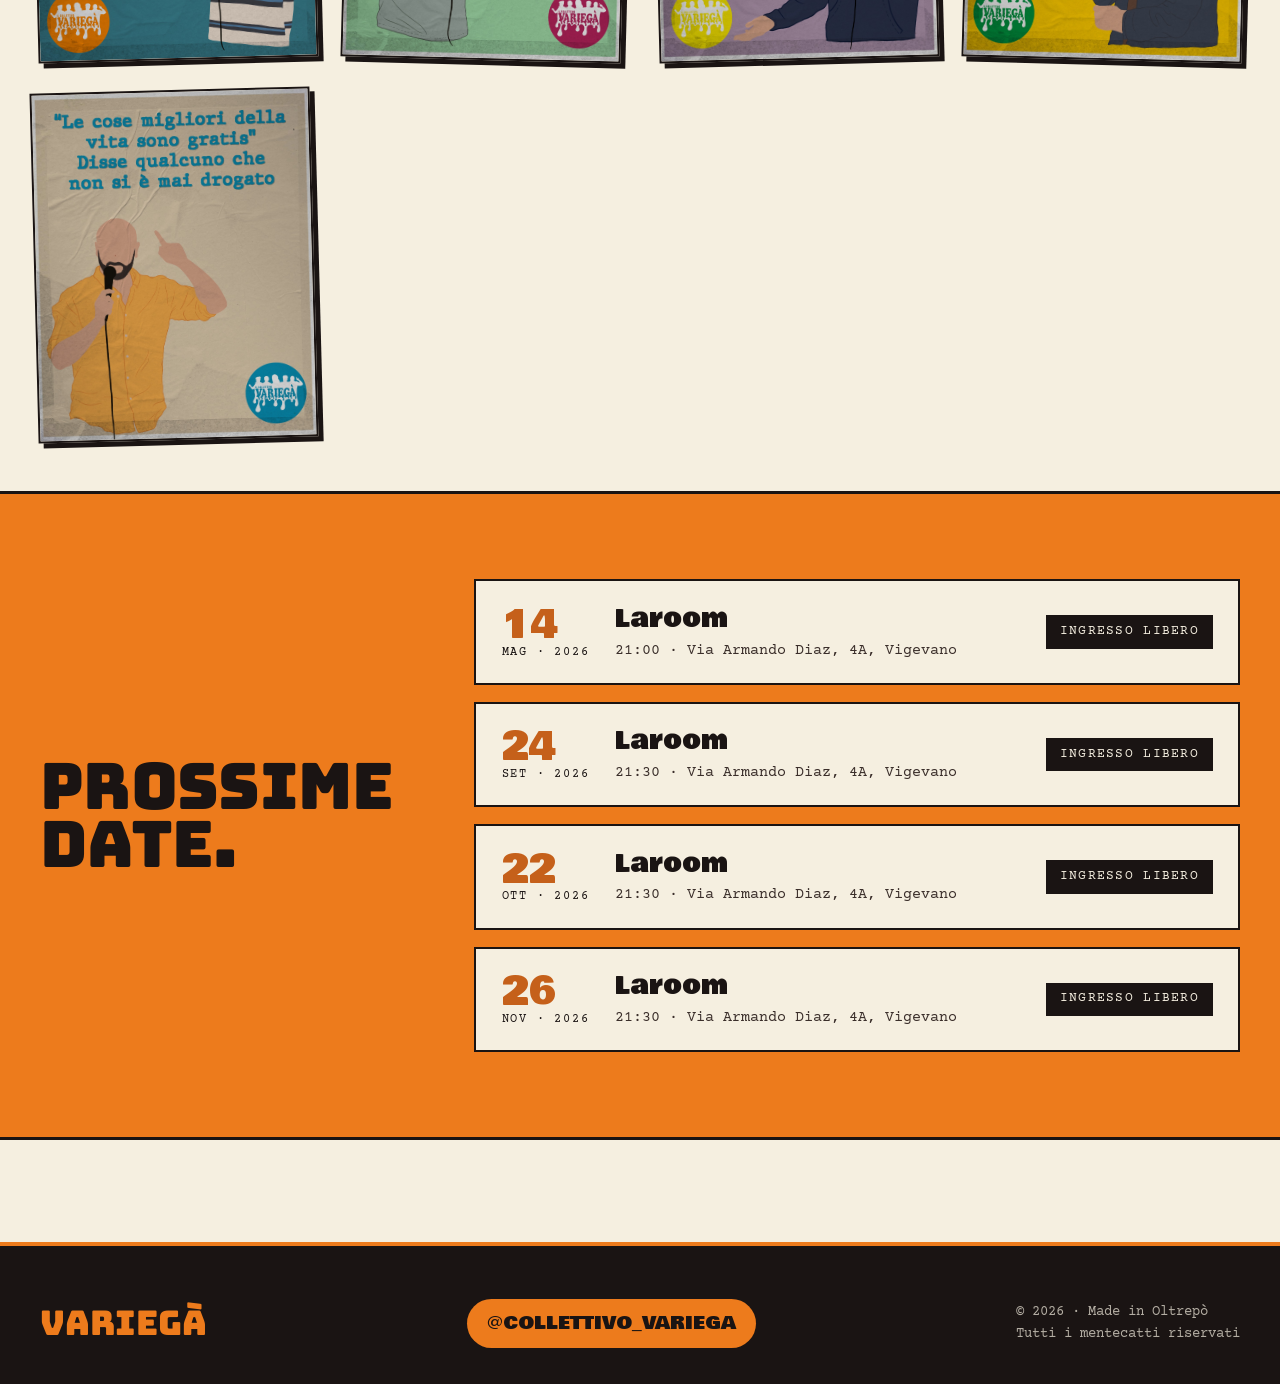
==== commit ef8a629e: "chore(dates): sync from sheet" ====
--- a/index.html
+++ b/index.html
@@ -82,14 +82,6 @@
     <div class="dates-strip__list">
       <!-- DATES:START -->
       <div class="date-row">
-        <div class="date-row__day">12<small>MAG · 2026</small></div>
-        <div>
-          <div class="date-row__where">Barbetta</div>
-          <div class="date-row__city">21:00 · Piazza la bomba e scappa 12, Vergate sul membro</div>
-        </div>
-        <div class="date-row__badge">Ingresso libero</div>
-      </div>
-      <div class="date-row">
         <div class="date-row__day">14<small>MAG · 2026</small></div>
         <div>
           <div class="date-row__where">Laroom</div>
@@ -107,6 +99,14 @@
       </div>
       <div class="date-row">
         <div class="date-row__day">22<small>OTT · 2026</small></div>
+        <div>
+          <div class="date-row__where">Laroom</div>
+          <div class="date-row__city">21:30 · Via Armando Diaz, 4A, Vigevano</div>
+        </div>
+        <div class="date-row__badge">Ingresso libero</div>
+      </div>
+      <div class="date-row">
+        <div class="date-row__day">26<small>NOV · 2026</small></div>
         <div>
           <div class="date-row__where">Laroom</div>
           <div class="date-row__city">21:30 · Via Armando Diaz, 4A, Vigevano</div>
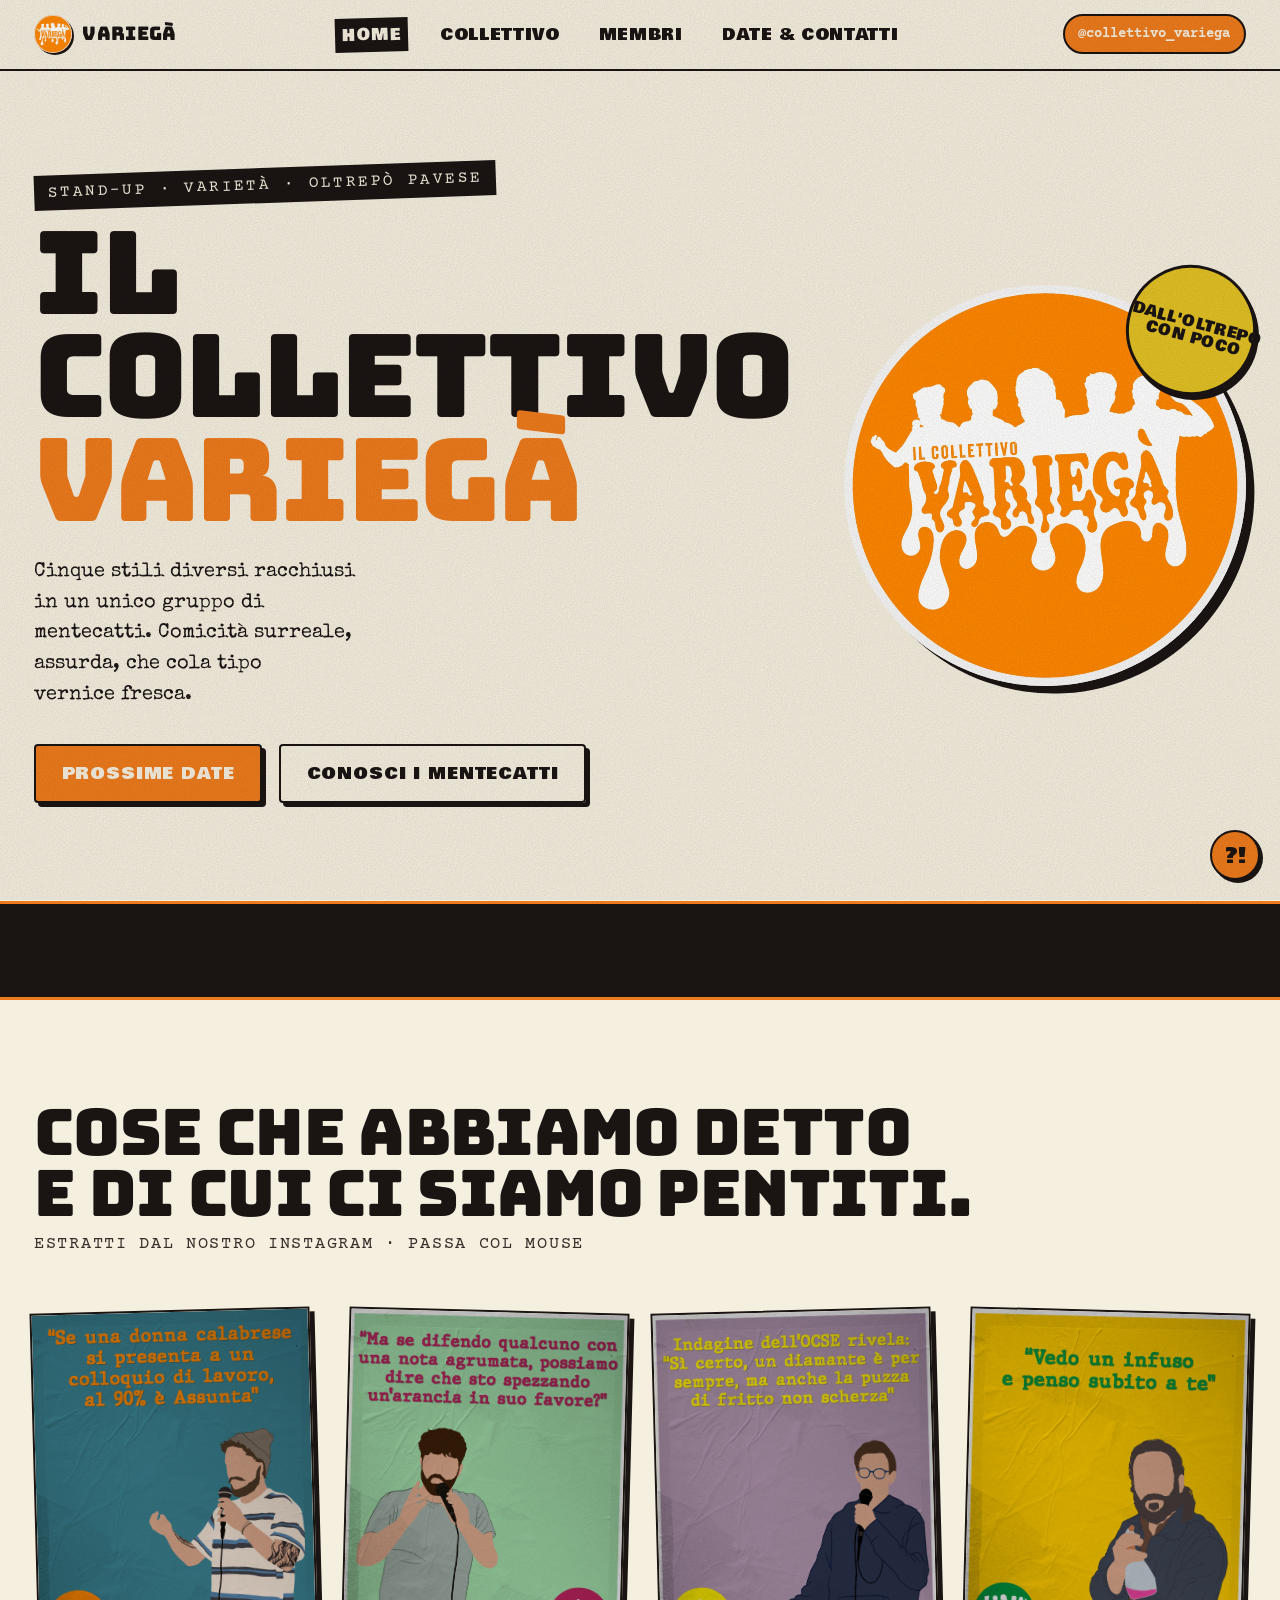
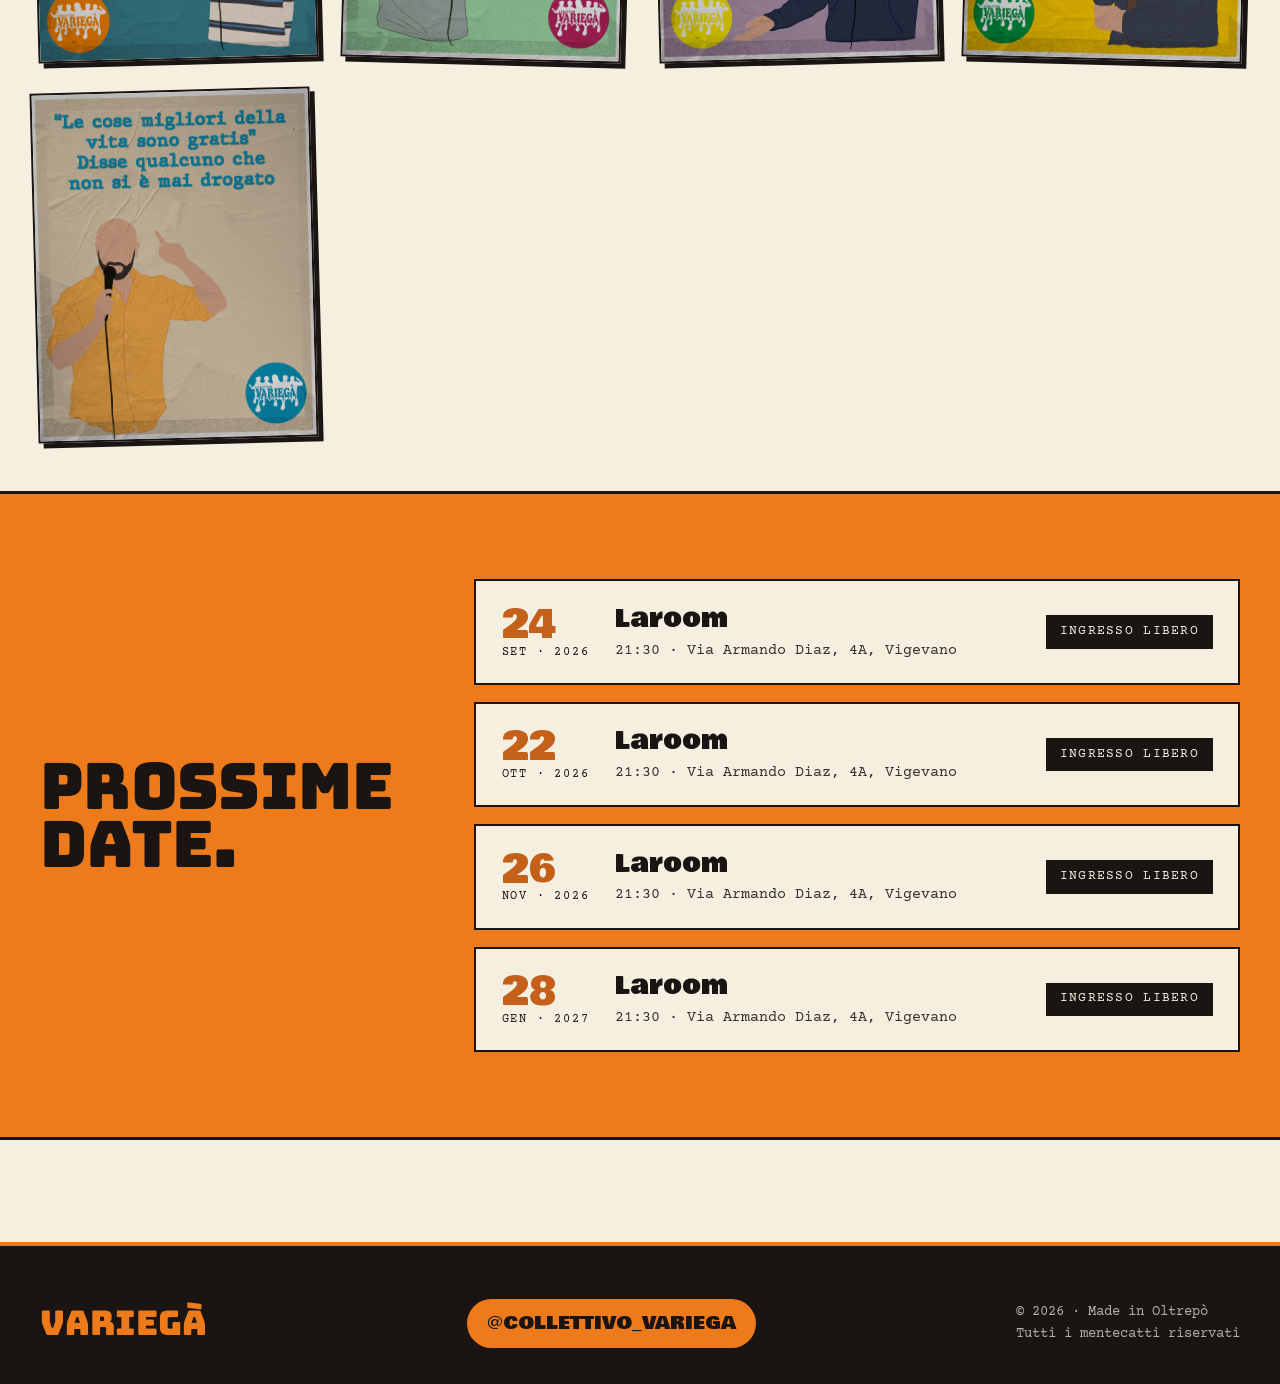
==== commit 55401847: "chore(dates): sync from sheet" ====
--- a/index.html
+++ b/index.html
@@ -82,14 +82,6 @@
     <div class="dates-strip__list">
       <!-- DATES:START -->
       <div class="date-row">
-        <div class="date-row__day">14<small>MAG · 2026</small></div>
-        <div>
-          <div class="date-row__where">Laroom</div>
-          <div class="date-row__city">21:00 · Via Armando Diaz, 4A, Vigevano</div>
-        </div>
-        <div class="date-row__badge">Ingresso libero</div>
-      </div>
-      <div class="date-row">
         <div class="date-row__day">24<small>SET · 2026</small></div>
         <div>
           <div class="date-row__where">Laroom</div>
@@ -107,6 +99,14 @@
       </div>
       <div class="date-row">
         <div class="date-row__day">26<small>NOV · 2026</small></div>
+        <div>
+          <div class="date-row__where">Laroom</div>
+          <div class="date-row__city">21:30 · Via Armando Diaz, 4A, Vigevano</div>
+        </div>
+        <div class="date-row__badge">Ingresso libero</div>
+      </div>
+      <div class="date-row">
+        <div class="date-row__day">28<small>GEN · 2027</small></div>
         <div>
           <div class="date-row__where">Laroom</div>
           <div class="date-row__city">21:30 · Via Armando Diaz, 4A, Vigevano</div>
